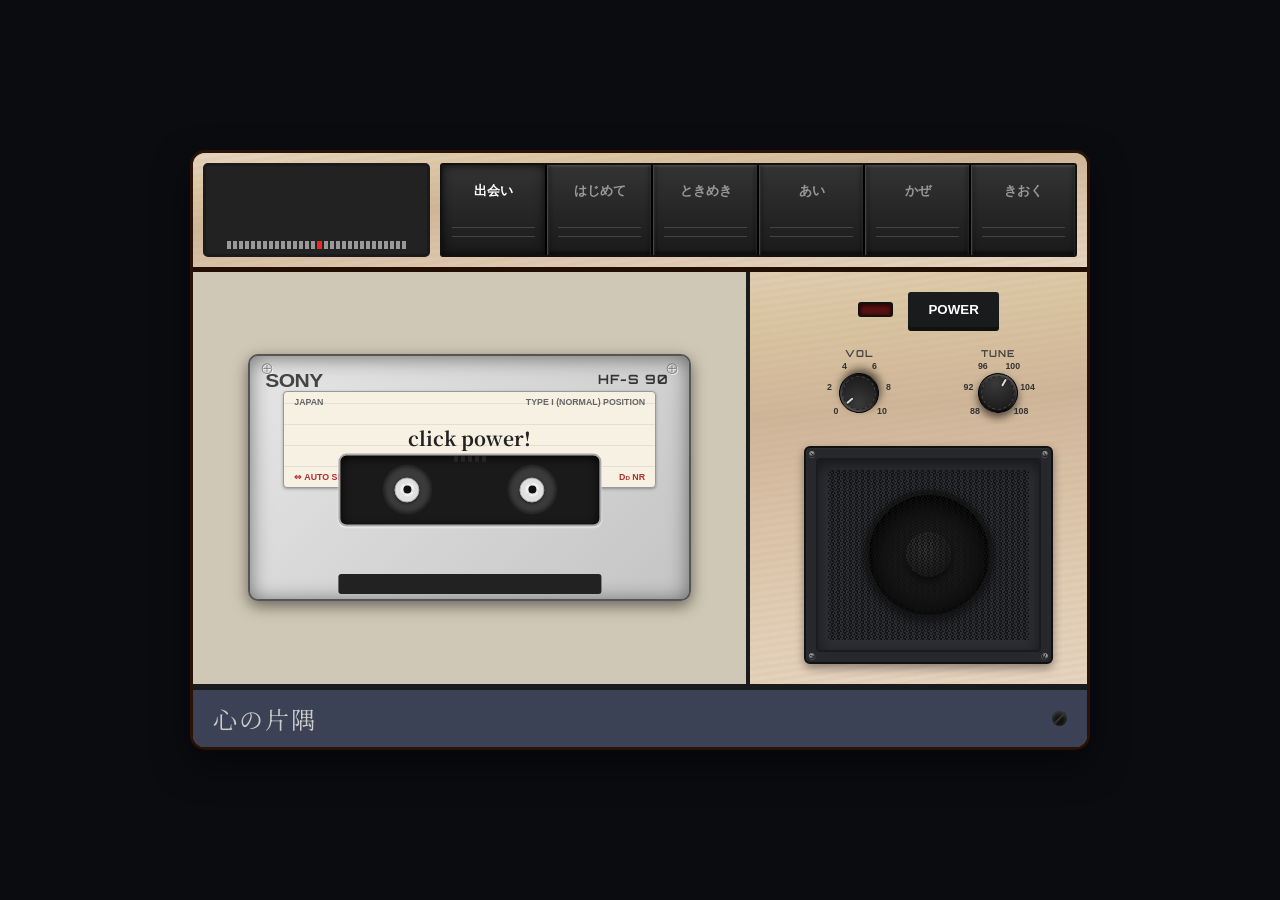
==== index.html @ 86d3d9f9 "Add files via upload" ====
<!DOCTYPE html>
<html lang="id">
<head>
    <meta charset="UTF-8">
    <meta name="viewport" content="width=device-width, initial-scale=1.0, maximum-scale=1.0, user-scalable=no">
    <title>Vintage Radio-Cassette Player</title>
    <link href="https://fonts.googleapis.com/css2?family=Caveat:wght@600&family=Orbitron:wght@500;700&family=Noto+Serif+JP:wght@400;700&family=Great+Vibes&family=Playfair+Display:ital,wght@0,500;0,700;1,500&display=swap" rel="stylesheet">
    <link rel="stylesheet" href="style.css">
    <link rel="stylesheet" href="flowers.css">
</head>
<body>
    <!-- Mobile Portrait Overlay -->
    <div id="portrait-overlay">
        <div class="overlay-content">
            <h1>📻</h1>
            <p>Mohon putar ponsel Anda ke posisi Landscape<br>untuk pengalaman radio terbaik.</p>
        </div>
    </div>

    <!-- Main Application Wrapper -->
    <div id="app-wrapper">
        <div id="radio-container">
            <!-- Top Button Bar -->
            <div class="top-panel">
                <div class="audio-visualizer-small">
                    <div class="bars" id="top-bars">
                        <!-- Bars will go here -->
                    </div>
                </div>
                <div class="button-group">
                    <button class="nav-btn active" data-view="1" title="Music Player"><div>出会い</div><div class="btn-lines"></div></button>
                    <button class="nav-btn" data-view="6" title="Relationship Countdown"><div>はじめて</div><div class="btn-lines"></div></button>
                    <button class="nav-btn" data-view="4" title="Romantic Poem"><div>ときめき</div><div class="btn-lines"></div></button>
                    <button class="nav-btn" data-view="5" title="Flower Animation"><div>あい</div><div class="btn-lines"></div></button>
                    <button class="nav-btn" data-view="3" title="Camera Slideshow"><div>かぜ</div><div class="btn-lines"></div></button>
                    <button class="nav-btn" data-view="2" title="Video Player"><div>きおく</div><div class="btn-lines"></div></button>
                </div>
            </div>

            <!-- Central Content Display -->
            <div class="main-display">
                <!-- VIEW 1: Music Player & Cassette -->
                <div class="view view-1 active" id="view-1">
                    <div class="cassette-deck">
                        <div class="cassette">
                            <div class="cassette-top-details">
                                <span class="brand-logo">SONY</span>
                                <span class="cassette-model">HF-S 90</span>
                            </div>
                            
                            <div class="cassette-label-area">
                                <div class="label-top-row">
                                    <span class="small-text">JAPAN</span>
                                    <span class="small-text">TYPE I (NORMAL) POSITION</span>
                                </div>
                                <span class="cassette-title" id="cassette-title">click power!</span>
                                <div class="label-bottom-row">
                                    <span class="auto-sensor-logo">⇔ AUTO SENSOR</span>
                                    <span class="dolby-logo">D<span style="font-size:0.7em">D</span> NR</span>
                                </div>
                            </div>
                            
                            <div class="cassette-window">
                                <div class="cassette-reels">
                                    <div class="reel-container">
                                        <div class="magnetic-tape left-tape"></div>
                                        <div class="reel reel-left">
                                            <div class="gear-teeth"></div>
                                        </div>
                                    </div>
                                    <div class="tape-path-view">
                                        <div class="scale-marks"><span>||</span><span>||</span><span>||</span><span>||</span><span>||</span></div>
                                    </div>
                                    <div class="reel-container">
                                        <div class="magnetic-tape right-tape"></div>
                                        <div class="reel reel-right">
                                            <div class="gear-teeth"></div>
                                        </div>
                                    </div>
                                </div>
                            </div>
                            
                            <div class="cassette-tape-path"></div>
                        </div>
                    </div>
                    <div class="radio-controls">
                        <div class="power-group">
                            <div class="power-indicator" id="power-indicator"></div>
                            <button class="power-btn" id="power-btn">POWER</button>
                        </div>
                        
                        <div class="knobs-group">
                            <div class="knob-wrapper">
                                <span class="knob-label">VOL</span>
                                <div class="knob-container">
                                    <div class="knob-numbers">
                                        <span class="n1">0</span>
                                        <span class="n2">2</span>
                                        <span class="n3">4</span>
                                        <span class="n4">6</span>
                                        <span class="n5">8</span>
                                        <span class="n6">10</span>
                                    </div>
                                    <div class="knob">
                                        <div class="knob-marker"></div>
                                    </div>
                                </div>
                            </div>
                            <div class="knob-wrapper">
                                <span class="knob-label">TUNE</span>
                                <div class="knob-container">
                                    <div class="knob-numbers">
                                        <span class="n1">88</span>
                                        <span class="n2">92</span>
                                        <span class="n3">96</span>
                                        <span class="n4">100</span>
                                        <span class="n5">104</span>
                                        <span class="n6">108</span>
                                    </div>
                                    <div class="knob tune">
                                        <div class="knob-marker"></div>
                                    </div>
                                </div>
                            </div>
                        </div>

                        <div class="speaker-frame">
                            <div class="grill-screw top-left"></div>
                            <div class="grill-screw top-right"></div>
                            <div class="grill-screw bottom-left"></div>
                            <div class="grill-screw bottom-right"></div>
                            <div class="speaker-grill">
                                <!-- CSS Grid for speaker dots -->
                                <div class="speaker-cone" id="speaker-cone">
                                    <div class="speaker-center"></div>
                                </div>
                            </div>
                        </div>
                    </div>
                </div>

                <!-- VIEW 2: Video Player -->
                <div class="view view-2" id="view-2">
                    <div class="vintage-camcorder">
                        <div class="camcorder-screen">
                            <div class="camcorder-overlays">
                                <span class="battery-icon">🔋</span>
                                <span class="rec-text"><span class="red-dot"></span> REC</span>
                                <span class="fps-text">FPS 25</span>
                            </div>
                            <video id="main-video" src="assets/videos/video_1.mp4" playsinline></video>
                            <div class="camcorder-bottom-overlay">
                                <div class="audio-wave"></div>
                                <div class="video-controls">
                                    <button class="v-btn" id="prev-video" disabled>|&lt;&lt;</button>
                                    <button class="v-btn play-pause-video" id="play-pause-video">▶ / ||</button>
                                    <button class="v-btn" id="next-video" disabled>&gt;&gt;|</button>
                                </div>
                                <span class="video-time" id="video-time">00:00:00:00</span>
                            </div>
                        </div>
                    </div>
                </div>

                <!-- VIEW 3: Camera Slideshow -->
                <div class="view view-3" id="view-3">
                     <div class="digital-camera">
                        <div class="camera-left-panel">
                            <div class="camera-screen">
                                <img id="slideshow-image" src="assets/images/foto_1.png" alt="Slideshow Image">
                                <div class="camera-ui-details">
                                    <span>[ ] AF</span>
                                </div>
                            </div>
                            <div class="sony-logo">SONY</div>
                        </div>
                        <div class="camera-right-panel">
                            <div class="cam-top-group">
                                <div class="cam-top-btn">
                                    <span class="small-label">ON/OFF</span>
                                    <div class="dummy-circle light"></div>
                                </div>
                                <div class="dial-control">
                                    <div class="dial-ridges"></div>
                                </div>
                            </div>
                            <div class="cam-mid-group">
                                <div class="cam-mid-btn">
                                    <div class="dummy-circle"></div>
                                    <span class="small-label">AF-ON</span>
                                </div>
                                <div class="cam-mid-btn">
                                    <div class="dummy-circle"></div>
                                    <span class="small-label">Fn</span>
                                </div>
                            </div>
                            <div class="camera-buttons">
                                <div class="d-pad-ring"></div>
                                <button class="cam-btn d-pad d-up"><span class="d-icon">DISP</span></button>
                                <button class="cam-btn d-pad d-down"><span class="d-icon">⎘</span></button>
                                <button class="cam-btn d-pad d-left" id="prev-photo" title="Previous"><span class="d-icon">◀</span></button>
                                <button class="cam-btn d-pad d-right" id="next-photo" title="Next"><span class="d-icon">▶</span></button>
                                <button class="cam-btn center-ok">●</button>
                            </div>
                            <div class="cam-bottom-group">
                                <div class="cam-bot-btn">
                                    <div class="dummy-circle menu"></div>
                                    <span class="small-label">MENU</span>
                                </div>
                                <div class="cam-bot-btn">
                                    <div class="dummy-circle trash"></div>
                                    <span class="small-label">🗑️</span>
                                </div>
                            </div>
                        </div>
                     </div>
                </div>

                <!-- VIEW 4: Storybook (formerly Romantic Poem) -->
                <div class="view view-4" id="view-4">
                    <div class="storybook-container">
                        <div class="storybook-pages">
                            <!-- Page 1 -->
                            <div class="story-page active" data-page="1">
                                <img src="assets/images/storybook_1.png" class="story-image" alt="Ilustrasi cerita Izzy dan Lana">
                                <p class="story-text">Ini Izzy. Izzy anak yang ceria. Izzy tinggal di pulau berbentuk huruf K yang besar.</p>
                            </div>
                            <!-- Page 2 -->
                            <div class="story-page" data-page="2">
                                <img src="assets/images/storybook_2.png" class="story-image" alt="Ilustrasi cerita Izzy dan Lana">
                                <p class="story-text">Ini Lana. Lana teman baik Izzy. Lana tinggal di pulau kuning yang bentuknya panjang membentang.</p>
                            </div>
                            <!-- Page 3 -->
                            <div class="story-page" data-page="3">
                                <img src="assets/images/storybook_3.png" class="story-image" alt="Ilustrasi cerita Izzy dan Lana">
                                <p class="story-text">Rumah Izzy dan Lana sangat jauh. Ada laut biru di antara mereka. Wush, ombak berbunyi!</p>
                            </div>
                            <!-- Page 4 -->
                            <div class="story-page" data-page="4">
                                <img src="assets/images/storybook_4.png" class="story-image" alt="Ilustrasi cerita Izzy dan Lana">
                                <p class="story-text">Tapi Izzy dan Lana punya kaca ajaib! Mereka bisa saling menyapa. "Halo Lana!", kata Izzy dari dalam kaca.</p>
                            </div>
                            <!-- Page 5 -->
                            <div class="story-page" data-page="5">
                                <img src="assets/images/storybook_5.png" class="story-image" alt="Ilustrasi cerita Izzy dan Lana">
                                <p class="story-text">Suatu hari, turun banyak salju dari langit. Dingin sekali, brrr!</p>
                            </div>
                            <!-- Page 6 -->
                            <div class="story-page" data-page="6">
                                <img src="assets/images/storybook_6.png" class="story-image" alt="Ilustrasi cerita Izzy dan Lana">
                                <p class="story-text">Izzy berjalan-jalan dan melihat gua salju ajaib. Wah, pintunya bersinar terang!</p>
                            </div>
                            <!-- Page 7 -->
                            <div class="story-page" data-page="7">
                                <img src="assets/images/storybook_7.png" class="story-image" alt="Ilustrasi cerita Izzy dan Lana">
                                <p class="story-text">Di pulaunya, Lana juga melihat pintu gua yang sama. Lana melangkah masuk ke dalam.</p>
                            </div>
                            <!-- Page 8 -->
                            <div class="story-page" data-page="8">
                                <img src="assets/images/storybook_8.png" class="story-image" alt="Ilustrasi cerita Izzy dan Lana">
                                <p class="story-text">Hore! Di dalam gua ajaib, Izzy dan Lana bisa saling memegang tangan. Mereka melompat girang.</p>
                            </div>
                            <!-- Page 9 -->
                            <div class="story-page" data-page="9">
                                <img src="assets/images/storybook_9.png" class="story-image" alt="Ilustrasi cerita Izzy dan Lana">
                                <p class="story-text">Di sana sangat dingin. Lana memeluk Izzy agar hangat. Lana sangat peduli pada Izzy.</p>
                            </div>
                            <!-- Page 10 -->
                            <div class="story-page" data-page="10">
                                <img src="assets/images/storybook_10.png" class="story-image" alt="Ilustrasi cerita Izzy dan Lana">
                                <p class="story-text">Izzy dan Lana tertawa bersama di gua salju. Mempunyai teman itu sangat menyenangkan!</p>
                            </div>
                        </div>
                        <button id="prev-story-btn">◀</button>
                        <button id="next-story-btn">▶</button>
                        <span id="story-page-indicator">1 / 10</span>
                    </div>
                </div>

                <!-- VIEW 5: Flower Animation -->
                <div class="view view-5" id="view-5">
                    <div class="view-5-flower-container">
    <div class="night"></div>
    <div class="flowers">
      <div class="flower flower--1">
        <div class="flower__leafs flower__leafs--1">
          <div class="flower__leaf flower__leaf--1"></div>
          <div class="flower__leaf flower__leaf--2"></div>
          <div class="flower__leaf flower__leaf--3"></div>
          <div class="flower__leaf flower__leaf--4"></div>
          <div class="flower__white-circle"></div>
  
          <div class="flower__light flower__light--1"></div>
          <div class="flower__light flower__light--2"></div>
          <div class="flower__light flower__light--3"></div>
          <div class="flower__light flower__light--4"></div>
          <div class="flower__light flower__light--5"></div>
          <div class="flower__light flower__light--6"></div>
          <div class="flower__light flower__light--7"></div>
          <div class="flower__light flower__light--8"></div>
  
        </div>
        <div class="flower__line">
          <div class="flower__line__leaf flower__line__leaf--1"></div>
          <div class="flower__line__leaf flower__line__leaf--2"></div>
          <div class="flower__line__leaf flower__line__leaf--3"></div>
          <div class="flower__line__leaf flower__line__leaf--4"></div>
          <div class="flower__line__leaf flower__line__leaf--5"></div>
          <div class="flower__line__leaf flower__line__leaf--6"></div>
        </div>
      </div>
  
      <div class="flower flower--2">
        <div class="flower__leafs flower__leafs--2">
          <div class="flower__leaf flower__leaf--1"></div>
          <div class="flower__leaf flower__leaf--2"></div>
          <div class="flower__leaf flower__leaf--3"></div>
          <div class="flower__leaf flower__leaf--4"></div>
          <div class="flower__white-circle"></div>
  
          <div class="flower__light flower__light--1"></div>
          <div class="flower__light flower__light--2"></div>
          <div class="flower__light flower__light--3"></div>
          <div class="flower__light flower__light--4"></div>
          <div class="flower__light flower__light--5"></div>
          <div class="flower__light flower__light--6"></div>
          <div class="flower__light flower__light--7"></div>
          <div class="flower__light flower__light--8"></div>
  
        </div>
        <div class="flower__line">
          <div class="flower__line__leaf flower__line__leaf--1"></div>
          <div class="flower__line__leaf flower__line__leaf--2"></div>
          <div class="flower__line__leaf flower__line__leaf--3"></div>
          <div class="flower__line__leaf flower__line__leaf--4"></div>
        </div>
      </div>
  
      <div class="flower flower--3">
        <div class="flower__leafs flower__leafs--3">
          <div class="flower__leaf flower__leaf--1"></div>
          <div class="flower__leaf flower__leaf--2"></div>
          <div class="flower__leaf flower__leaf--3"></div>
          <div class="flower__leaf flower__leaf--4"></div>
          <div class="flower__white-circle"></div>
  
          <div class="flower__light flower__light--1"></div>
          <div class="flower__light flower__light--2"></div>
          <div class="flower__light flower__light--3"></div>
          <div class="flower__light flower__light--4"></div>
          <div class="flower__light flower__light--5"></div>
          <div class="flower__light flower__light--6"></div>
          <div class="flower__light flower__light--7"></div>
          <div class="flower__light flower__light--8"></div>
  
        </div>
        <div class="flower__line">
          <div class="flower__line__leaf flower__line__leaf--1"></div>
          <div class="flower__line__leaf flower__line__leaf--2"></div>
          <div class="flower__line__leaf flower__line__leaf--3"></div>
          <div class="flower__line__leaf flower__line__leaf--4"></div>
        </div>
      </div>
  
      <div class="grow-ans" style="--d:1.2s">
        <div class="flower__g-long">
          <div class="flower__g-long__top"></div>
          <div class="flower__g-long__bottom"></div>
        </div>
      </div>
  
      <div class="growing-grass">
        <div class="flower__grass flower__grass--1">
          <div class="flower__grass--top"></div>
          <div class="flower__grass--bottom"></div>
          <div class="flower__grass__leaf flower__grass__leaf--1"></div>
          <div class="flower__grass__leaf flower__grass__leaf--2"></div>
          <div class="flower__grass__leaf flower__grass__leaf--3"></div>
          <div class="flower__grass__leaf flower__grass__leaf--4"></div>
          <div class="flower__grass__leaf flower__grass__leaf--5"></div>
          <div class="flower__grass__leaf flower__grass__leaf--6"></div>
          <div class="flower__grass__leaf flower__grass__leaf--7"></div>
          <div class="flower__grass__leaf flower__grass__leaf--8"></div>
          <div class="flower__grass__overlay"></div>
        </div>
      </div>
  
      <div class="growing-grass">
        <div class="flower__grass flower__grass--2">
          <div class="flower__grass--top"></div>
          <div class="flower__grass--bottom"></div>
          <div class="flower__grass__leaf flower__grass__leaf--1"></div>
          <div class="flower__grass__leaf flower__grass__leaf--2"></div>
          <div class="flower__grass__leaf flower__grass__leaf--3"></div>
          <div class="flower__grass__leaf flower__grass__leaf--4"></div>
          <div class="flower__grass__leaf flower__grass__leaf--5"></div>
          <div class="flower__grass__leaf flower__grass__leaf--6"></div>
          <div class="flower__grass__leaf flower__grass__leaf--7"></div>
          <div class="flower__grass__leaf flower__grass__leaf--8"></div>
          <div class="flower__grass__overlay"></div>
        </div>
      </div>
  
      <div class="grow-ans" style="--d:2.4s">
        <div class="flower__g-right flower__g-right--1">
          <div class="leaf"></div>
        </div>
      </div>
  
      <div class="grow-ans" style="--d:2.8s">
        <div class="flower__g-right flower__g-right--2">
          <div class="leaf"></div>
        </div>
      </div>
  
      <div class="grow-ans" style="--d:2.8s">
        <div class="flower__g-front">
          <div class="flower__g-front__leaf-wrapper flower__g-front__leaf-wrapper--1">
            <div class="flower__g-front__leaf"></div>
          </div>
          <div class="flower__g-front__leaf-wrapper flower__g-front__leaf-wrapper--2">
            <div class="flower__g-front__leaf"></div>
          </div>
          <div class="flower__g-front__leaf-wrapper flower__g-front__leaf-wrapper--3">
            <div class="flower__g-front__leaf"></div>
          </div>
          <div class="flower__g-front__leaf-wrapper flower__g-front__leaf-wrapper--4">
            <div class="flower__g-front__leaf"></div>
          </div>
          <div class="flower__g-front__leaf-wrapper flower__g-front__leaf-wrapper--5">
            <div class="flower__g-front__leaf"></div>
          </div>
          <div class="flower__g-front__leaf-wrapper flower__g-front__leaf-wrapper--6">
            <div class="flower__g-front__leaf"></div>
          </div>
          <div class="flower__g-front__leaf-wrapper flower__g-front__leaf-wrapper--7">
            <div class="flower__g-front__leaf"></div>
          </div>
          <div class="flower__g-front__leaf-wrapper flower__g-front__leaf-wrapper--8">
            <div class="flower__g-front__leaf"></div>
          </div>
          <div class="flower__g-front__line"></div>
        </div>
      </div>
  
      <div class="grow-ans" style="--d:3.2s">
        <div class="flower__g-fr">
          <div class="leaf"></div>
          <div class="flower__g-fr__leaf flower__g-fr__leaf--1"></div>
          <div class="flower__g-fr__leaf flower__g-fr__leaf--2"></div>
          <div class="flower__g-fr__leaf flower__g-fr__leaf--3"></div>
          <div class="flower__g-fr__leaf flower__g-fr__leaf--4"></div>
          <div class="flower__g-fr__leaf flower__g-fr__leaf--5"></div>
          <div class="flower__g-fr__leaf flower__g-fr__leaf--6"></div>
          <div class="flower__g-fr__leaf flower__g-fr__leaf--7"></div>
          <div class="flower__g-fr__leaf flower__g-fr__leaf--8"></div>
        </div>
      </div>
  
      <div class="long-g long-g--0">
        <div class="grow-ans" style="--d:3s">
          <div class="leaf leaf--0"></div>
        </div>
        <div class="grow-ans" style="--d:2.2s">
          <div class="leaf leaf--1"></div>
        </div>
        <div class="grow-ans" style="--d:3.4s">
          <div class="leaf leaf--2"></div>
        </div>
        <div class="grow-ans" style="--d:3.6s">
          <div class="leaf leaf--3"></div>
        </div>
      </div>
  
      <div class="long-g long-g--1">
        <div class="grow-ans" style="--d:3.6s">
          <div class="leaf leaf--0"></div>
        </div>
        <div class="grow-ans" style="--d:3.8s">
          <div class="leaf leaf--1"></div>
        </div>
        <div class="grow-ans" style="--d:4s">
          <div class="leaf leaf--2"></div>
        </div>
        <div class="grow-ans" style="--d:4.2s">
          <div class="leaf leaf--3"></div>
        </div>
      </div>
  
      <div class="long-g long-g--2">
        <div class="grow-ans" style="--d:4s">
          <div class="leaf leaf--0"></div>
        </div>
        <div class="grow-ans" style="--d:4.2s">
          <div class="leaf leaf--1"></div>
        </div>
        <div class="grow-ans" style="--d:4.4s">
          <div class="leaf leaf--2"></div>
        </div>
        <div class="grow-ans" style="--d:4.6s">
          <div class="leaf leaf--3"></div>
        </div>
      </div>
  
      <div class="long-g long-g--3">
        <div class="grow-ans" style="--d:4s">
          <div class="leaf leaf--0"></div>
        </div>
        <div class="grow-ans" style="--d:4.2s">
          <div class="leaf leaf--1"></div>
        </div>
        <div class="grow-ans" style="--d:3s">
          <div class="leaf leaf--2"></div>
        </div>
        <div class="grow-ans" style="--d:3.6s">
          <div class="leaf leaf--3"></div>
        </div>
      </div>
  
      <div class="long-g long-g--4">
        <div class="grow-ans" style="--d:4s">
          <div class="leaf leaf--0"></div>
        </div>
        <div class="grow-ans" style="--d:4.2s">
          <div class="leaf leaf--1"></div>
        </div>
        <div class="grow-ans" style="--d:3s">
          <div class="leaf leaf--2"></div>
        </div>
        <div class="grow-ans" style="--d:3.6s">
          <div class="leaf leaf--3"></div>
        </div>
      </div>
  
      <div class="long-g long-g--5">
        <div class="grow-ans" style="--d:4s">
          <div class="leaf leaf--0"></div>
        </div>
        <div class="grow-ans" style="--d:4.2s">
          <div class="leaf leaf--1"></div>
        </div>
        <div class="grow-ans" style="--d:3s">
          <div class="leaf leaf--2"></div>
        </div>
        <div class="grow-ans" style="--d:3.6s">
          <div class="leaf leaf--3"></div>
        </div>
      </div>
  
      <div class="long-g long-g--6">
        <div class="grow-ans" style="--d:4.2s">
          <div class="leaf leaf--0"></div>
        </div>
        <div class="grow-ans" style="--d:4.4s">
          <div class="leaf leaf--1"></div>
        </div>
        <div class="grow-ans" style="--d:4.6s">
          <div class="leaf leaf--2"></div>
        </div>
        <div class="grow-ans" style="--d:4.8s">
          <div class="leaf leaf--3"></div>
        </div>
      </div>
  
      <div class="long-g long-g--7">
        <div class="grow-ans" style="--d:3s">
          <div class="leaf leaf--0"></div>
        </div>
        <div class="grow-ans" style="--d:3.2s">
          <div class="leaf leaf--1"></div>
        </div>
        <div class="grow-ans" style="--d:3.5s">
          <div class="leaf leaf--2"></div>
        </div>
        <div class="grow-ans" style="--d:3.6s">
          <div class="leaf leaf--3"></div>
        </div>
      </div>
    </div>
    

                    </div>
                </div>

                <!-- VIEW 6: Relationship Countdown -->
                <div class="view view-6" id="view-6">
                     <div class="countdown-panel">
                        <h2><span id="total-days">0</span> Days</h2>
                        <div class="countdown-grid">
                            <div class="time-box"><span id="cd-years">0</span><label>Years</label></div>
                            <div class="time-box"><span id="cd-months">0</span><label>Months</label></div>
                            <div class="time-box"><span id="cd-days">0</span><label>Days</label></div>
                            <div class="time-box"><span id="cd-hours">0</span><label>Hours</label></div>
                            <div class="time-box"><span id="cd-minutes">0</span><label>Minutes</label></div>
                            <div class="time-box"><span id="cd-seconds">0</span><label>Seconds</label></div>
                        </div>
                        <p class="since-text">Perjalanan Kami Sejak...<br>19 September 2025</p>
                     </div>
                </div>

            </div>

            <!-- Bottom Title -->
            <div class="bottom-panel">
                <span class="japanese-title">心の片隅</span>
                <div class="screw"></div>
            </div>
        </div>
    </div>

    <!-- Hidden Audio Elements -->
    <audio id="sfx-click" src="assets/music/button_click.mp3"></audio>
    <audio id="sfx-radio-on" src="assets/music/radio_on.mp3"></audio>
    <audio id="bg-music" playsinline></audio>

    <script src="script.js"></script>
</body>
</html>
---- style.css ----
/* ==== GLOBAL VARIABLES & RESETS ==== */
:root {
    --bg-color: #0b0c10;
    --radio-body: #ebd9c5; /* Cream plastic */
    --radio-wood-bg: #ebd9c5; /* Light cream wood base */
    --radio-wood-tex: 
        repeating-linear-gradient(172deg, rgba(180, 150, 120, 0.15) 0px, rgba(180, 150, 120, 0.15) 3px, rgba(150, 120, 90, 0.05) 4px, rgba(150, 120, 90, 0.05) 7px),
        repeating-linear-gradient(-5deg, #ebd9c5 0%, #e5d1ba 20%, #ddc6ab 40%, #d2b99c 60%, #decaa6 80%, #ebd9c5 100%);
    --radio-dark: #191b1c; /* Black plastic */
    --radio-screen: #d0c8b6; /* Screen background */
    --red-accent: #e62c1d;
    --text-color: #111;
}

* {
    box-sizing: border-box;
    margin: 0;
    padding: 0;
    user-select: none;
}

body {
    background-color: var(--bg-color);
    font-family: 'Noto Serif JP', serif;
    display: flex;
    justify-content: center;
    align-items: center;
    height: 100vh;
    overflow: hidden;
}

/* ==== MOBILE PORTRAIT OVERLAY ==== */
#portrait-overlay {
    display: none;
    position: fixed;
    top: 0;
    left: 0;
    width: 100vw;
    height: 100vh;
    background: #111;
    color: #fff;
    z-index: 9999;
    flex-direction: column;
    justify-content: center;
    align-items: center;
    text-align: center;
    padding: 20px;
}
#portrait-overlay h1 { font-size: 5rem; margin-bottom: 20px; }
#portrait-overlay p { font-size: 1.2rem; font-family: 'Orbitron', sans-serif; line-height: 1.5; color: var(--radio-body);}

@media (max-width: 900px) and (orientation: portrait) {
    #portrait-overlay { display: flex; }
    #app-wrapper { display: none; }
}

/* ==== APP WRAPPER & RADIO CONTAINER ==== */
#app-wrapper {
    width: 95vw;
    max-width: 1200px;
    height: 90vh;
    display: flex;
    justify-content: center;
    align-items: center;
}

#radio-container {
    width: 100%;
    max-width: 900px;
    height: 100%;
    max-height: 600px;
    background: var(--radio-wood-tex);
    background-color: var(--radio-wood-bg);
    border-radius: 15px;
    box-shadow: 0 15px 35px rgba(0,0,0,0.5), inset 0 0 40px rgba(0,0,0,0.8), inset 0 0 10px rgba(0,0,0,0.5);
    display: flex;
    flex-direction: column;
    position: relative;
    border: 3px solid #291206;
    overflow: hidden;
}

/* ==== TOP PANEL (Buttons & Audio Visualizer) ==== */
.top-panel {
    display: flex;
    height: 20%;
    background: var(--radio-wood-tex);
    border-bottom: 5px solid #220e03;
    padding: 10px;
    gap: 10px;
    box-shadow: 0 5px 15px rgba(0,0,0,0.3);
    flex-shrink: 0;
}

.audio-visualizer-small {
    flex: 1;
    background-color: #222;
    border: 3px solid var(--radio-dark);
    border-radius: 5px;
    padding: 5px;
    display: flex;
    align-items: flex-end;
    overflow: hidden;
    position: relative;
}

.bars {
    display: flex;
    gap: 2px;
    width: 100%;
    height: 100%;
    align-items: flex-end;
    justify-content: center;
}

.bar {
    width: 4px;
    background-color: #999;
    height: 10%;
    transition: height 0.1s ease;
}
.bar.red { background-color: var(--red-accent); width: 5px;}

.button-group {
    flex: 3;
    display: flex;
    gap: 0;
    border-radius: 3px;
    overflow: hidden;
    border: 2px solid #111;
}

.nav-btn {
    flex: 1;
    background: linear-gradient(180deg, #333 0%, #1a1a1a 100%);
    color: #999;
    border: none;
    border-right: 2px solid #000;
    border-left: 1px solid #444;
    border-radius: 0;
    cursor: pointer;
    font-size: 0.8rem;
    font-weight: 700;
    transition: all 0.2s;
    display: flex;
    flex-direction: column;
    align-items: center;
    justify-content: space-around;
    padding: 5px 0;
    box-shadow: inset 0 1px 3px rgba(255,255,255,0.2), inset 0 -2px 5px rgba(0,0,0,0.9);
}
.nav-btn:first-child {
    border-left: none;
}
.nav-btn:last-child {
    border-right: none;
}

.nav-btn.active {
    color: #fff;
    background-color: #2a2a2a;
    box-shadow: inset 0 0 10px rgba(0,0,0,0.8);
}

.btn-lines {
    width: 80%;
    height: 10px;
    border-top: 1px solid #444;
    border-bottom: 1px solid #444;
}

/* ==== MAIN DISPLAY ==== */
.main-display {
    flex: 1;
    background-color: var(--radio-screen);
    position: relative;
    border-bottom: 4px solid var(--radio-dark);
    display: flex;
    overflow: hidden;
}

.view {
    display: none;
    width: 100%;
    height: 100%;
    padding: 20px;
    animation: fadeIn 0.4s ease;
}
.view.active { display: flex; }

@keyframes fadeIn {
    from { opacity: 0; }
    to { opacity: 1; }
}

/* ==== VIEW 1: CASSETTE & RADIO ==== */
.view-1 {
    display: none; /* overrides global but controlled by js/active */
}
.view-1.active {
    display: flex;
    justify-content: space-between;
    align-items: center;
    gap: 20px;
    background: var(--radio-wood-tex);
    padding: 0;
}

.cassette-deck {
    flex: 2;
    height: 100%;
    background-color: var(--radio-screen);
    border-right: 4px solid var(--radio-dark);
    display: flex;
    align-items: center;
    justify-content: center;
}

.cassette {
    width: 80%;
    height: 60%;
    background: linear-gradient(135deg, #e6e6e6 0%, #c4c4c4 100%);
    border: 2px solid #555;
    border-radius: 10px;
    position: relative;
    box-shadow: inset 0 2px 20px rgba(0,0,0,0.5), 0 5px 15px rgba(0,0,0,0.5);
    overflow: hidden;
}
.cassette::before, .cassette::after {
    content: '⊕';
    position: absolute;
    color: #666;
    font-size: 14px;
    top: 5px;
    line-height: 1;
    text-shadow: 1px 1px 0px #fff;
}
.cassette::before { left: 10px; }
.cassette::after { right: 10px; }

.cassette-top-details {
    position: absolute;
    top: 15px;
    left: 20px;
    right: 20px;
    display: flex;
    justify-content: space-between;
    font-size: 0.8rem;
    color: #333;
}
.brand-logo {
    font-family: Arial, Helvetica, sans-serif;
    font-weight: 900;
    font-size: 1.1rem;
    letter-spacing: -0.5px;
    transform: scaleX(1.2);
    display: inline-block;
    color: #444;
}
.cassette-model {
    font-family: 'Orbitron', monospace;
    font-weight: bold;
    letter-spacing: 1px;
}

.cassette-label-area {
    width: 85%;
    height: 40%;
    background-color: #f7f1e3;
    margin: 35px auto 5px; /* pushed down to make room for top details */
    border-radius: 4px;
    border: 1px solid #999;
    padding: 5px 10px;
    display: flex;
    flex-direction: column;
    justify-content: space-between;
    font-family: 'Noto Serif JP', serif;
    color: #222;
    background-image: repeating-linear-gradient(0deg, transparent, transparent 20px, rgba(0,0,0,0.05) 20px, rgba(0,0,0,0.1) 21px);
    box-shadow: 0 1px 3px rgba(0,0,0,0.3);
}

.label-top-row, .label-bottom-row {
    display: flex;
    justify-content: space-between;
    font-family: Arial, sans-serif;
    font-size: 0.55rem;
    font-weight: bold;
    color: #666;
}

.label-bottom-row {
    color: #b32d2d;
}

.cassette-title {
    text-align: center;
    font-size: 1.2rem;
    font-weight: bold;
    margin-top: -5px;
}

.cassette-window {
    position: absolute;
    top: 55%;
    left: 50%;
    transform: translate(-50%, -50%);
    width: 60%;
    height: 30%;
    background-color: #1a1a1a;
    border-radius: 8px;
    border: 2px solid #aaa;
    box-shadow: inset 0 2px 10px rgba(0,0,0,0.9), 0 1px 2px rgba(255,255,255,0.8);
    display: flex;
    justify-content: center;
    align-items: center;
    overflow: hidden;
    z-index: 5;
}

.cassette-reels {
    display: flex;
    justify-content: center;
    align-items: center;
    gap: 65px;
    width: 100%;
    height: 100%;
    position: relative;
}

.reel-container {
    position: relative;
    width: 60px;
    height: 60px;
    display: flex;
    justify-content: center;
    align-items: center;
}

.tape-path-view {
    position: absolute;
    top: 40%;
    left: 50%;
    transform: translate(-50%, -50%);
    width: 40px;
    height: 100%;
    display: flex;
    justify-content: center;
    z-index: 0;
}

.scale-marks {
    display: flex;
    gap: 3px;
    color: #888;
    font-size: 0.4rem;
    align-items: flex-start;
    padding-top: 5px;
}

.magnetic-tape {
    position: absolute;
    border-radius: 50%;
    background-color: #3b3b3b;
    border: 1px solid #222;
    box-shadow: inset 0 0 5px rgba(0,0,0,0.8);
}
.left-tape { width: 50px; height: 50px; } /* Sama besar */
.right-tape { width: 50px; height: 50px; } /* Sama besar */

.reel {
    width: 25px;
    height: 25px;
    background-color: #e0e0e0;
    border-radius: 50%;
    border: 1px solid #aaa;
    position: relative;
    z-index: 2;
    box-shadow: 0 1px 3px rgba(0,0,0,0.5);
}

.gear-teeth {
    position: absolute;
    top: 50%; left: 50%;
    transform: translate(-50%, -50%);
    width: 14px; height: 14px;
    background-color: transparent;
    border-radius: 50%;
    border: 4px dashed #f0f0f0;
}

.reel::after {
    content: '';
    position: absolute;
    top: 50%; left: 50%;
    transform: translate(-50%, -50%);
    width: 8px; height: 8px;
    background-color: #111;
    border-radius: 50%;
}

.spin .reel {
    animation: spinReel 2s linear infinite;
}

@keyframes spinReel {
    100% { transform: rotate(360deg); }
}

.cassette-tape-path {
    width: 60%;
    height: 20px;
    background-color: #222;
    position: absolute;
    bottom: 5px;
    left: 50%;
    transform: translateX(-50%);
    border-radius: 3px;
}

.radio-controls {
    flex: 1;
    height: 100%;
    display: flex;
    flex-direction: column;
    align-items: center;
    padding: 20px;
    gap: 15px;
}

.power-group {
    display: flex;
    align-items: center;
    gap: 15px;
    width: 100%;
    justify-content: center;
}

.knobs-group {
    display: flex;
    justify-content: space-around;
    width: 100%;
    padding: 5px 0;
}

.knob-wrapper {
    display: flex;
    flex-direction: column;
    align-items: center;
    gap: 2px;
}

.knob-label {
    font-family: 'Orbitron', monospace;
    font-size: 0.6rem;
    color: #444;
    font-weight: bold;
    letter-spacing: 1px;
}

.knob-container {
    position: relative;
    width: 65px;
    height: 65px;
    display: flex;
    justify-content: center;
    align-items: center;
}

.knob {
    width: 40px;
    height: 40px;
    border-radius: 50%;
    background: radial-gradient(circle at 30% 30%, #3a3a3a, #111);
    box-shadow: 2px 4px 8px rgba(0,0,0,0.6), inset 0 2px 2px rgba(255,255,255,0.2), inset 0 -2px 2px rgba(0,0,0,0.5);
    position: relative;
    transform: rotate(-130deg); /* Starts at 0 */
    border: 1px solid #000;
}

.knob.tune {
    transform: rotate(30deg); /* Random starting point for tune */
}

/* Ridges */
.knob::before {
    content: '';
    position: absolute;
    top: 2px; bottom: 2px; left: 2px; right: 2px;
    border-radius: 50%;
    background: repeating-conic-gradient(from 0deg, #444 0deg 10deg, #222 10deg 20deg);
    -webkit-mask-image: radial-gradient(transparent 65%, black 66%);
    mask-image: radial-gradient(transparent 65%, black 66%);
    opacity: 0.8;
}

.knob-marker {
    position: absolute;
    top: 3px;
    left: 50%;
    transform: translateX(-50%);
    width: 2px;
    height: 8px;
    background-color: #ddd;
    border-radius: 2px;
    box-shadow: 0 0 2px rgba(0,0,0,0.8);
}

.knob-numbers {
    position: absolute;
    width: 100%;
    height: 100%;
    top: 0; left: 0;
    pointer-events: none;
}

.knob-numbers span {
    position: absolute;
    font-family: Arial, sans-serif;
    font-size: 0.55rem;
    color: #333;
    font-weight: 800;
    width: 20px;
    text-align: center;
    left: 50%;
    top: 50%;
    margin-left: -10px;
    margin-top: -6px; /* adjust for centering */
}

/* Scale radius = 28px */
.knob-numbers span.n1 { transform: rotate(-130deg) translateY(-30px) rotate(130deg); }
.knob-numbers span.n2 { transform: rotate(-80deg) translateY(-30px) rotate(80deg); }
.knob-numbers span.n3 { transform: rotate(-30deg) translateY(-30px) rotate(30deg); }
.knob-numbers span.n4 { transform: rotate(30deg) translateY(-30px) rotate(-30deg); }
.knob-numbers span.n5 { transform: rotate(80deg) translateY(-30px) rotate(-80deg); }
.knob-numbers span.n6 { transform: rotate(130deg) translateY(-30px) rotate(-130deg); }

.power-indicator {
    width: 35px;
    height: 15px;
    background-color: #5a1010;
    border-radius: 3px;
    border: 2px solid #111;
    box-shadow: inset 0 1px 5px rgba(0,0,0,0.8);
    transition: background-color 0.3s, box-shadow 0.3s;
}

.power-indicator.on {
    background-color: var(--red-accent);
    box-shadow: 0 0 10px var(--red-accent), inset 0 1px 3px rgba(255,255,255,0.5);
}

.power-btn {
    padding: 10px 20px;
    background-color: var(--radio-dark);
    color: #fff;
    border: none;
    font-weight: bold;
    cursor: pointer;
    border-radius: 3px;
    box-shadow: 0 4px 0 #111;
}
.power-btn:active {
    transform: translateY(4px);
    box-shadow: 0 0 0 #111;
}

.speaker-frame {
    width: 90%;
    flex: 1;
    background-color: #26282c; /* Bingkai/border tipis gelap */
    border: 2px solid #111;
    border-radius: 6px;
    padding: 10px; /* Ruang untuk baut di sudut */
    position: relative;
    box-shadow: 0 4px 10px rgba(0,0,0,0.4), inset 0 1px 2px rgba(255,255,255,0.05);
    display: flex;
}

.speaker-grill {
    width: 100%;
    flex: 1;
    background-color: #2c2e33;
    border: 2px solid #1a1b1e;
    border-radius: 4px;
    display: grid;
    grid-template-columns: repeat(8, 1fr);
    grid-template-rows: repeat(12, 1fr);
    gap: 3px;
    padding: 10px;
    position: relative;
    overflow: hidden;
    box-shadow: inset 0 5px 15px rgba(0,0,0,0.5);
}

.grill-screw {
    position: absolute;
    width: 6px;
    height: 6px;
    background: radial-gradient(circle at 30% 30%, #bfbfbf, #777 60%, #333 100%);
    border-radius: 50%;
    box-shadow: inset 0 -1px 2px rgba(0,0,0,0.9), 0 1px 1px rgba(255,255,255,0.2);
    z-index: 10;
}
.grill-screw::after {
    content: '';
    position: absolute;
    top: 50%;
    left: 50%;
    width: 70%;
    height: 1px;
    background-color: #222;
    transform: translate(-50%, -50%) rotate(45deg);
}

.grill-screw.top-left { top: 3px; left: 3px; }
.grill-screw.top-right { top: 3px; right: 3px; transform: rotate(15deg); }
.grill-screw.bottom-left { bottom: 3px; left: 3px; transform: rotate(-25deg); }
.grill-screw.bottom-right { bottom: 3px; right: 3px; transform: rotate(65deg); }
.speaker-grill::before {
    content: '';
    grid-column: 1 / -1;
    grid-row: 1 / -1;
    background-color: transparent;
    background-image: 
        linear-gradient(45deg, #111 25%, transparent 25%, transparent 75%, #111 75%, #111),
        linear-gradient(-45deg, #111 25%, transparent 25%, transparent 75%, #111 75%, #111);
    background-size: 6px 6px;
    background-position: 0 0, 3px 3px;
    opacity: 0.85;
    z-index: 5;
    pointer-events: none;
}

.speaker-cone {
    position: absolute;
    top: 50%;
    left: 50%;
    transform: translate(-50%, -50%);
    width: 130px;
    height: 130px;
    border-radius: 50%;
    background: radial-gradient(circle at center, #252525 0%, #111 60%, #000 100%);
    box-shadow: inset 0 10px 20px rgba(0,0,0,0.9), 0 2px 10px rgba(0,0,0,0.6);
    border: 3px solid #1a1a1a;
    display: flex;
    justify-content: center;
    align-items: center;
    z-index: 1;
    transition: transform 0.05s ease-out;
}

.speaker-cone::after {
    content: '';
    position: absolute;
    width: 100%;
    height: 100%;
    border-radius: 50%;
    border: 2px solid #181818;
    box-shadow: inset 0 0 10px #000;
}

.speaker-center { /* Inner dome (dust cap) */
    width: 45px;
    height: 45px;
    border-radius: 50%;
    background: radial-gradient(circle at 40% 40%, #333 0%, #1a1a1a 70%, #050505 100%);
    box-shadow: 0 4px 8px rgba(0,0,0,0.9), inset 0 2px 4px rgba(255,255,255,0.05);
    z-index: 2;
}

/* ==== VIEW 2: VIDEO PLAYER ==== */
.vintage-camcorder {
    width: 100%;
    height: 100%;
    background-color: #000;
    display: flex;
    justify-content: center;
    align-items: center;
    position: relative;
    border: 20px solid #111;
    border-radius: 5px;
}

.camcorder-screen {
    width: 100%;
    height: 100%;
    position: relative;
    overflow: hidden;
}

.camcorder-screen video {
    width: 100%;
    height: 100%;
    object-fit: cover;
    filter: sepia(0.2) contrast(1.1) brightness(0.9);
}

.camcorder-overlays {
    position: absolute;
    top: 10px;
    left: 10px;
    right: 10px;
    display: flex;
    justify-content: space-between;
    color: #fff;
    font-family: 'Orbitron', monospace;
    font-size: 0.9rem;
    z-index: 10;
    text-shadow: 1px 1px 2px #000;
}

.battery-icon { font-size: 1.2rem; }
.rec-text { color: #fff; display: flex; align-items: center; gap: 5px;}
.red-dot { width: 10px; height: 10px; background-color: red; border-radius: 50%; display: inline-block; animation: blink 1s infinite;}
@keyframes blink { 0%, 100% {opacity: 1;} 50% {opacity: 0;} }

.camcorder-bottom-overlay {
    position: absolute;
    bottom: 0;
    left: 0;
    width: 100%;
    background: rgba(0,0,0,0.6);
    padding: 10px;
    display: flex;
    justify-content: space-between;
    align-items: center;
    color: #fff;
    font-family: 'Orbitron', monospace;
    z-index: 10;
}

.video-controls { display: flex; gap: 10px;}
.v-btn {
    background: transparent;
    color: #fff;
    border: 1px solid #fff;
    padding: 5px 10px;
    cursor: pointer;
    font-family: 'Orbitron', monospace;
}
.v-btn:hover { background: rgba(255,255,255,0.2); }

/* ==== VIEW 3: CAMERA SLIDESHOW ==== */
.view-3.active {
    display: flex;
    justify-content: center;
    align-items: center;
    background-color: var(--radio-screen);
}

.digital-camera {
    width: 85%;
    height: 85%;
    background: linear-gradient(135deg, #f0f0f0, #c0c0c0);
    border-radius: 8px;
    border: 2px solid #888;
    box-shadow: 0 10px 20px rgba(0,0,0,0.5), inset 0 2px 5px rgba(255,255,255,0.9);
    display: flex;
    padding: 15px;
    gap: 20px;
}

.camera-left-panel {
    flex: 3;
    display: flex;
    flex-direction: column;
    justify-content: center;
    align-items: center;
}

.camera-screen {
    width: 100%;
    height: 85%;
    background-color: #111;
    border: 5px solid #222;
    border-radius: 5px;
    position: relative;
    overflow: hidden;
    display: flex;
    justify-content: center;
    align-items: center;
    box-shadow: inset 0 0 10px rgba(0,0,0,0.8);
}
.camera-screen img {
    width: 100%;
    height: 100%;
    object-fit: cover;
}
.camera-ui-details {
    position: absolute;
    top: 10px; right: 10px;
    color: #0f0;
    font-family: 'Orbitron', monospace;
    text-shadow: 1px 1px 2px #000;
}

.sony-logo {
    margin-top: 10px;
    font-family: Arial, Helvetica, sans-serif;
    font-weight: 900;
    font-size: 1.2rem;
    letter-spacing: 2px;
    color: #555;
    text-shadow: 1px 1px 0px #fff;
    transform: scaleX(1.1);
}

.camera-right-panel {
    flex: 1;
    display: flex;
    flex-direction: column;
    justify-content: space-around; /* Packs them closer if they are bigger */
    align-items: center;
    padding: 5px 10px;
    gap: 8px; /* Tighter gap */
}

.cam-top-group, .cam-mid-group, .cam-bottom-group {
    display: flex;
    width: 100%;
    justify-content: space-between; /* Spread evenly across the narrow panel */
    align-items: center;
    padding: 0 5px;
}

.cam-top-btn, .cam-bot-btn, .cam-mid-btn {
    display: flex;
    flex-direction: column;
    align-items: center;
    gap: 2px;
}

.small-label {
    font-family: Arial, sans-serif;
    font-size: 0.6rem;
    font-weight: bold;
    color: #666;
    margin-bottom: 2px;
}

.dummy-circle {
    width: 18px;
    height: 18px;
    background-color: #333;
    border-radius: 50%;
    border: 1px solid #111;
    box-shadow: inset 0 2px 3px rgba(255,255,255,0.2), 0 1px 2px rgba(0,0,0,0.5);
}

.dummy-circle.light {
    width: 14px; height: 14px; background-color: #eee;
}

.dummy-circle.menu {
    border-radius: 3px; width: 30px; height: 10px;
}

.dial-control {
    width: 38px;
    height: 38px;
    background: repeating-linear-gradient(90deg, #555, #555 2px, #333 3px, #333 4px);
    border-radius: 50%;
    border: 2px solid #222;
    box-shadow: 2px 2px 5px rgba(0,0,0,0.5);
    position: relative;
}

.camera-buttons {
    width: 120px;
    height: 120px;
    position: relative;
    display: flex;
    justify-content: center;
    align-items: center;
}

.d-pad-ring {
    position: absolute;
    width: 100%;
    height: 100%;
    border-radius: 50%;
    border: 1px solid #999;
    background: linear-gradient(135deg, #e0e0e0, #c0c0c0);
    box-shadow: inset 0 2px 5px rgba(255,255,255,0.8), 0 2px 5px rgba(0,0,0,0.3);
}

.cam-btn {
    position: absolute;
    background: transparent;
    border: none;
    width: 40px; height: 40px;
    border-radius: 50%;
    cursor: pointer;
    font-weight: bold;
    color: #444;
    display: flex;
    justify-content: center;
    align-items: center;
    z-index: 2;
}
.cam-btn:active { transform: translateY(1px); }

.d-icon { font-size: 0.75rem; pointer-events: none;}
.d-up { top: 2px; }
.d-down { bottom: 2px; }
.d-left { left: 2px; }
.d-right { right: 2px; }

.center-ok { 
    width: 50px; height: 50px; 
    background: #ccc;
    border: 1px solid #888;
    box-shadow: inset 0 2px 5px rgba(255,255,255,0.8), 0 1px 3px rgba(0,0,0,0.4);
    font-size: 0.9rem;
    color: #111;
}

/* ==== VIEW 4: STORYBOOK ==== */
.view-4 {
    background-color: var(--radio-screen);
}

.storybook-container {
    width: 95%;
    height: 95%;
    margin: auto;
    background-color: #fdfaf3;
    border: 3px dashed #d1c7b1;
    border-radius: 15px;
    padding: 15px;
    display: flex;
    flex-direction: column;
    justify-content: space-between;
    box-shadow: 2px 5px 15px rgba(0,0,0,0.2);
    position: relative; /* relative for absolute children */
}

.storybook-pages {
    flex: 1;
    position: relative;
    overflow: hidden;
    margin-bottom: 20px; /* some padding from bottom indicator */
    perspective: 1200px;
}

.story-page {
    position: absolute;
    top: 0; left: 0;
    width: 100%;
    height: 100%;
    display: flex;
    flex-direction: column;
    justify-content: center;
    align-items: center;
    text-align: center;
    opacity: 0;
    pointer-events: none;
    transition: opacity 0.5s ease-in-out;
}

.story-page.active {
    opacity: 1;
    pointer-events: auto;
    z-index: 5;
}

.story-image {
    width: 200px;
    height: 200px;
    object-fit: cover;
    border: 3px solid #666;
    border-radius: 8px;
    margin-bottom: 12px;
    box-shadow: 2px 2px 10px rgba(0,0,0,0.3);
    background-color: #fff;
}

.story-text {
    font-family: 'Caveat', cursive;
    font-size: 1.6rem;
    font-weight: 600;
    color: #444;
    width: 85%;
    line-height: 1.2;
    margin: 0 auto;
}

#prev-story-btn, #next-story-btn {
    position: absolute;
    top: 50%;
    transform: translateY(-50%);
    background: #ff5e5e;
    color: white;
    border: none;
    width: 40px;
    height: 40px;
    border-radius: 50%;
    font-size: 1.2rem;
    font-weight: bold;
    cursor: pointer;
    box-shadow: 0 3px 0 #cc0000;
    z-index: 10;
}

#prev-story-btn {
    left: -5px;
}

#next-story-btn {
    right: -5px;
}

#prev-story-btn:active, #next-story-btn:active {
    transform: translateY(-50%) translateY(3px);
    box-shadow: 0 0 0 #cc0000;
}

#story-page-indicator {
    align-self: center;
    font-family: 'Orbitron', monospace;
    font-size: 0.6rem;
    font-weight: bold;
    color: #888;
}

/* ==== VIEW 5: FLOWER ANIMATION ==== */
.view-5 {
    background-color: #1a1a1a;
    justify-content: center;
    align-items: stretch;
}

/* ==== VIEW 6: COUNTDOWN ==== */
.view-6 {
    background-color: var(--radio-screen);
}

.countdown-panel {
    background: #eedecc;
    border: 4px solid #bbae96;
    border-radius: 40px; /* Lengkungan besar di keempat sudutnya */
    width: 80%;
    margin: auto;
    padding: 30px;
    text-align: center;
    box-shadow: 0 10px 20px rgba(0,0,0,0.2);
}

.countdown-panel h2 {
    color: #5a1010;
    font-size: 2.8rem;
    font-family: 'Great Vibes', cursive;
    margin-bottom: 20px;
    border-bottom: 2px dashed #bbae96;
    padding-bottom: 10px;
}

.countdown-panel h2 span#total-days {
    font-family: 'Playfair Display', serif;
    font-size: 3.5rem;
    padding: 0 5px;
}

.countdown-grid {
    display: flex;
    justify-content: center;
    flex-wrap: wrap;
    gap: 20px;
    margin-bottom: 20px;
}

.time-box {
    display: flex;
    align-items: baseline;
    gap: 8px;
}

.time-box span {
    font-family: 'Playfair Display', serif;
    font-size: 2.2rem;
    font-weight: 500;
    color: #5a1010;
}

.time-box label {
    font-size: 1.2rem;
    color: #665b5b;
    text-transform: lowercase;
    font-family: 'Caveat', cursive;
    font-weight: 600;
}

.since-text {
    font-family: 'Caveat', cursive;
    font-size: 1.5rem;
    color: gray;
    margin-top: 20px;
    line-height: 1.3;
}

/* ==== BOTTOM PANEL ==== */
.bottom-panel {
    height: 10%;
    background-color: #3b4255;
    border-top: 2px solid var(--radio-dark);
    display: flex;
    align-items: center;
    justify-content: space-between;
    padding: 0 20px;
    color: #fff;
    flex-shrink: 0;
}

.japanese-title {
    font-family: 'Noto Serif JP', serif;
    font-size: 1.5rem;
    letter-spacing: 2px;
    color: #ccc;
}

.screw {
    width: 15px;
    height: 15px;
    background-color: #111;
    border-radius: 50%;
    position: relative;
    box-shadow: inset 0 2px 5px rgba(255,255,255,0.2);
}
.screw::after {
    content: '';
    position: absolute;
    top: 50%; left: 50%;
    transform: translate(-50%, -50%) rotate(45deg);
    width: 2px; height: 100%;
    background-color: #333;
}
---- flowers.css ----
*,
*::after,
*::before {
  padding: 0;
  margin: 0;
  box-sizing: border-box;
}

:root {
  --dark-color: #111;
}

.view-5-flower-container {
  container-type: size;
  display: flex;
  align-items: flex-end;
  justify-content: center;
  min-height: 100%; width: 100%;
  background-color: var(--dark-color);
  overflow: hidden;
  perspective: 1000px;
  position: relative;
}

.night {
  position: fixed;
  left: 50%;
  top: 0;
  transform: translateX(-50%);
  width: 100%;
  height: 100%;
  filter: blur(0.1cqmin);
  background-image: radial-gradient(ellipse at top, transparent 0%, var(--dark-color)), 
  radial-gradient(ellipse at bottom, var(--dark-color), rgba(145, 233, 255, 0.2)), repeating-linear-gradient(220deg, rgb(0, 0, 0) 0px,
   rgb(0, 0, 0) 19px, transparent 19px, transparent 22px), repeating-linear-gradient(189deg, rgb(0, 0, 0) 0px, rgb(0, 0, 0) 19px, transparent 19px, transparent 22px),
    repeating-linear-gradient(148deg, rgb(0, 0, 0) 0px, rgb(0, 0, 0) 19px, transparent 19px, transparent 22px), linear-gradient(90deg, rgb(7, 107, 42), rgb(240, 240, 240));
}

.flowers {
  position: relative;
  transform: scale(0.9);
}

.flower {
  position: absolute;
  bottom: 10cqmin;
  transform-origin: bottom center;
  z-index: 10;
  --fl-speed: 0.3s;
}
.flower--1 {
  -webkit-animation: moving-flower-1 4s linear infinite;
          animation: moving-flower-1 4s linear infinite;
}
.flower--1 .flower__line {
  height: 70cqmin;
  -webkit-animation-delay: 0.3s;
          animation-delay: 0.3s;
}
.flower--1 .flower__line__leaf--1 {
  -webkit-animation: blooming-leaf-right var(--fl-speed) 1.6s backwards;
          animation: blooming-leaf-right var(--fl-speed) 1.6s backwards;
}
.flower--1 .flower__line__leaf--2 {
  -webkit-animation: blooming-leaf-right var(--fl-speed) 1.4s backwards;
          animation: blooming-leaf-right var(--fl-speed) 1.4s backwards;
}
.flower--1 .flower__line__leaf--3 {
  -webkit-animation: blooming-leaf-left var(--fl-speed) 1.2s backwards;
          animation: blooming-leaf-left var(--fl-speed) 1.2s backwards;
}
.flower--1 .flower__line__leaf--4 {
  -webkit-animation: blooming-leaf-left var(--fl-speed) 1s backwards;
          animation: blooming-leaf-left var(--fl-speed) 1s backwards;
}
.flower--1 .flower__line__leaf--5 {
  -webkit-animation: blooming-leaf-right var(--fl-speed) 1.8s backwards;
          animation: blooming-leaf-right var(--fl-speed) 1.8s backwards;
}
.flower--1 .flower__line__leaf--6 {
  -webkit-animation: blooming-leaf-left var(--fl-speed) 2s backwards;
          animation: blooming-leaf-left var(--fl-speed) 2s backwards;
}
.flower--2 {
  left: 50%;
  transform: rotate(20deg);
  -webkit-animation: moving-flower-2 4s linear infinite;
          animation: moving-flower-2 4s linear infinite;
}
.flower--2 .flower__line {
  height: 60cqmin;
  -webkit-animation-delay: 0.6s;
          animation-delay: 0.6s;
}
.flower--2 .flower__line__leaf--1 {
  -webkit-animation: blooming-leaf-right var(--fl-speed) 1.9s backwards;
          animation: blooming-leaf-right var(--fl-speed) 1.9s backwards;
}
.flower--2 .flower__line__leaf--2 {
  -webkit-animation: blooming-leaf-right var(--fl-speed) 1.7s backwards;
          animation: blooming-leaf-right var(--fl-speed) 1.7s backwards;
}
.flower--2 .flower__line__leaf--3 {
  -webkit-animation: blooming-leaf-left var(--fl-speed) 1.5s backwards;
          animation: blooming-leaf-left var(--fl-speed) 1.5s backwards;
}
.flower--2 .flower__line__leaf--4 {
  -webkit-animation: blooming-leaf-left var(--fl-speed) 1.3s backwards;
          animation: blooming-leaf-left var(--fl-speed) 1.3s backwards;
}
.flower--3 {
  left: 50%;
  transform: rotate(-15deg);
  -webkit-animation: moving-flower-3 4s linear infinite;
          animation: moving-flower-3 4s linear infinite;
}
.flower--3 .flower__line {
  -webkit-animation-delay: 0.9s;
          animation-delay: 0.9s;
}
.flower--3 .flower__line__leaf--1 {
  -webkit-animation: blooming-leaf-right var(--fl-speed) 2.5s backwards;
          animation: blooming-leaf-right var(--fl-speed) 2.5s backwards;
}
.flower--3 .flower__line__leaf--2 {
  -webkit-animation: blooming-leaf-right var(--fl-speed) 2.3s backwards;
          animation: blooming-leaf-right var(--fl-speed) 2.3s backwards;
}
.flower--3 .flower__line__leaf--3 {
  -webkit-animation: blooming-leaf-left var(--fl-speed) 2.1s backwards;
          animation: blooming-leaf-left var(--fl-speed) 2.1s backwards;
}
.flower--3 .flower__line__leaf--4 {
  -webkit-animation: blooming-leaf-left var(--fl-speed) 1.9s backwards;
          animation: blooming-leaf-left var(--fl-speed) 1.9s backwards;
}
.flower__leafs {
  position: relative;
  -webkit-animation: blooming-flower 2s backwards;
          animation: blooming-flower 2s backwards;
}
.flower__leafs--1 {
  -webkit-animation-delay: 1.1s;
          animation-delay: 1.1s;
}
.flower__leafs--2 {
  -webkit-animation-delay: 1.4s;
          animation-delay: 1.4s;
}
.flower__leafs--3 {
  -webkit-animation-delay: 1.7s;
          animation-delay: 1.7s;
}
.flower__leafs::after {
  content: "";
  position: absolute;
  left: 0;
  top: 0;
  transform: translate(-50%, -100%);
  width: 8cqmin;
  height: 8cqmin;
  background-color: #6bf0ff;
  filter: blur(10cqmin);
}
.flower__leaf {
  position: absolute;
  bottom: 0;
  left: 50%;
  width: 8cqmin;
  height: 11cqmin;
  border-radius: 51% 49% 47% 53%/44% 45% 55% 69%;
  background-color: #f672b0;
  background-image: linear-gradient(to top, #ee5286, #ee5286);
  transform-origin: bottom center;
  opacity: 0.9;
  box-shadow: inset 0 0 2cqmin rgba(255, 255, 255, 0.5);
}
.flower__leaf--1 {
  transform: translate(-10%, 1%) rotateY(40deg) rotateX(-50deg);
}
.flower__leaf--2 {
  transform: translate(-50%, -4%) rotateX(40deg);
}
.flower__leaf--3 {
  transform: translate(-90%, 0%) rotateY(45deg) rotateX(50deg);
}
.flower__leaf--4 {
  width: 8cqmin;
  height: 8cqmin;
  transform-origin: bottom left;
  border-radius: 4cqmin 10cqmin 4cqmin 4cqmin;
  transform: translate(0%, 18%) rotateX(70deg) rotate(-43deg);
  background-image: linear-gradient(to top, #ee5286, #ee5286);
  z-index: 1;
  opacity: 0.8;
}
.flower__white-circle {
  position: absolute;
  left: -3.5cqmin;
  top: -3cqmin;
  width: 9cqmin;
  height: 4cqmin;
  border-radius: 50%;
  background-color: #fff;
}
.flower__white-circle::after {
  content: "";
  position: absolute;
  left: 50%;
  top: 45%;
  transform: translate(-50%, -50%);
  width: 60%;
  height: 60%;
  border-radius: inherit;
  background-image: repeating-linear-gradient(135deg, rgba(0, 0, 0, 0.03) 0px, rgba(0, 0, 0, 0.03) 1px,
   transparent 1px, transparent 12px), repeating-linear-gradient(45deg, rgba(0, 0, 0, 0.03) 0px, rgba(0, 0, 0, 0.03) 1px, transparent 1px,
    transparent 12px), repeating-linear-gradient(67.5deg, rgba(0, 0, 0, 0.03) 0px, rgba(0, 0, 0, 0.03) 1px, transparent 1px, transparent 12px),
     repeating-linear-gradient(135deg, rgba(0, 0, 0, 0.03) 0px, rgba(0, 0, 0, 0.03) 1px, transparent 1px, transparent 12px), repeating-linear-gradient(45deg, rgba(0, 0, 0, 0.03) 0px,
      rgba(0, 0, 0, 0.03) 1px, transparent 1px, transparent 12px), repeating-linear-gradient(112.5deg, rgba(0, 0, 0, 0.03) 0px, rgba(0, 0, 0, 0.03) 1px, transparent 1px, transparent 12px),
       repeating-linear-gradient(112.5deg, rgba(0, 0, 0, 0.03) 0px, rgba(0, 0, 0, 0.03) 1px, transparent 1px, transparent 12px), repeating-linear-gradient(45deg, rgba(0, 0, 0, 0.03) 0px,
        rgba(0, 0, 0, 0.03) 1px, transparent 1px, transparent 12px), repeating-linear-gradient(22.5deg, rgba(0, 0, 0, 0.03) 0px, rgba(0, 0, 0, 0.03) 1px, transparent 1px, transparent 12px), 
        repeating-linear-gradient(45deg, rgba(0, 0, 0, 0.03) 0px, rgba(0, 0, 0, 0.03) 1px, transparent 1px, transparent 12px), repeating-linear-gradient(22.5deg, rgba(0, 0, 0, 0.03) 0px, 
        rgba(0, 0, 0, 0.03) 1px, transparent 1px, transparent 12px), repeating-linear-gradient(135deg, rgba(0, 0, 0, 0.03) 0px, rgba(0, 0, 0, 0.03) 1px, transparent 1px, transparent 12px),
         repeating-linear-gradient(157.5deg, rgba(0, 0, 0, 0.03) 0px, rgba(0, 0, 0, 0.03) 1px, transparent 1px, transparent 12px), repeating-linear-gradient(67.5deg, rgba(0, 0, 0, 0.03) 0px,
          rgba(0, 0, 0, 0.03) 1px, transparent 1px, transparent 12px), repeating-linear-gradient(67.5deg, rgba(0, 0, 0, 0.03) 0px, rgba(0, 0, 0, 0.03) 1px, transparent 1px, transparent 12px),
           linear-gradient(90deg, rgb(127, 47, 21), rgb(255, 206, 0));
}

.flower__line {
  height: 55cqmin;
  width: 1.5cqmin;
  background-image: linear-gradient(to left, rgba(0, 0, 0, 0.2), transparent, rgba(255, 255, 255, 0.2)), linear-gradient(to top, transparent 10%, #583e08, #944415);
  box-shadow: inset 0 0 2px rgba(0, 0, 0, 0.5);
  -webkit-animation: grow-flower-tree 4s backwards;
          animation: grow-flower-tree 4s backwards;
}
.flower__line__leaf {
  --w: 7cqmin;
  --h: calc(var(--w) + 2cqmin);
  position: absolute;
  top: 20%;
  left: 90%;
  width: var(--w);
  height: var(--h);
  border-top-right-radius: var(--h);
  border-bottom-left-radius: var(--h);
  background-image: linear-gradient(to top, rgba(20, 117, 122, 0.4), #095721);
}
.flower__line__leaf--1 {
  transform: rotate(70deg) rotateY(30deg);
}
.flower__line__leaf--2 {
  top: 45%;
  transform: rotate(70deg) rotateY(30deg);
}
.flower__line__leaf--3, .flower__line__leaf--4, .flower__line__leaf--6 {
  border-top-right-radius: 0;
  border-bottom-left-radius: 0;
  border-top-left-radius: var(--h);
  border-bottom-right-radius: var(--h);
  left: -460%;
  top: 12%;
  transform: rotate(-70deg) rotateY(30deg);
}
.flower__line__leaf--4 {
  top: 40%;
}
.flower__line__leaf--5 {
  top: 0;
  transform-origin: left;
  transform: rotate(70deg) rotateY(30deg) scale(0.6);
}
.flower__line__leaf--6 {
  top: -2%;
  left: -450%;
  transform-origin: right;
  transform: rotate(-70deg) rotateY(30deg) scale(0.6);
}
.flower__light {
  position: absolute;
  bottom: 0cqmin;
  width: 1cqmin;
  height: 1cqmin;
  background-color: rgb(255, 251, 0);
  border-radius: 50%;
  filter: blur(0.2cqmin);
  -webkit-animation: light-ans 4s linear infinite backwards;
          animation: light-ans 4s linear infinite backwards;
}
.flower__light:nth-child(odd) {
  background-color: #f76baf;
}
.flower__light--1 {
  left: -2cqmin;
  -webkit-animation-delay: 1s;
          animation-delay: 1s;
}
.flower__light--2 {
  left: 3cqmin;
  -webkit-animation-delay: 0.5s;
          animation-delay: 0.5s;
}
.flower__light--3 {
  left: -6cqmin;
  -webkit-animation-delay: 0.3s;
          animation-delay: 0.3s;
}
.flower__light--4 {
  left: 6cqmin;
  -webkit-animation-delay: 0.9s;
          animation-delay: 0.9s;
}
.flower__light--5 {
  left: -1cqmin;
  -webkit-animation-delay: 1.5s;
          animation-delay: 1.5s;
}
.flower__light--6 {
  left: -4cqmin;
  -webkit-animation-delay: 3s;
          animation-delay: 3s;
}
.flower__light--7 {
  left: 3cqmin;
  -webkit-animation-delay: 2s;
          animation-delay: 2s;
}
.flower__light--8 {
  left: -6cqmin;
  -webkit-animation-delay: 3.5s;
          animation-delay: 3.5s;
}
.flower__grass {
  --c: #04661f;
  --line-w: 1.5cqmin;
  position: absolute;
  bottom: 12cqmin;
  left: -7cqmin;
  display: flex;
  flex-direction: column;
  align-items: flex-end;
  z-index: 20;
  transform-origin: bottom center;
  transform: rotate(-48deg) rotateY(40deg);
}
.flower__grass--1 {
  -webkit-animation: moving-grass 2s linear infinite;
          animation: moving-grass 2s linear infinite;
}
.flower__grass--2 {
  left: 2cqmin;
  bottom: 10cqmin;
  transform: scale(0.5) rotate(75deg) rotateX(10deg) rotateY(-200deg);
  opacity: 0.8;
  z-index: 0;
  -webkit-animation: moving-grass--2 1.5s linear infinite;
          animation: moving-grass--2 1.5s linear infinite;
}
.flower__grass--top {
  width: 7cqmin;
  height: 10cqmin;
  border-top-right-radius: 100%;
  border-right: var(--line-w) solid var(--c);
  transform-origin: bottom center;
  transform: rotate(-2deg);
}
.flower__grass--bottom {
  margin-top: -2px;
  width: var(--line-w);
  height: 25cqmin;
  background-image: linear-gradient(to top, transparent, var(--c));
}
.flower__grass__leaf {
  --size: 10cqmin;
  position: absolute;
  width: calc(var(--size) * 2.1);
  height: var(--size);
  border-top-left-radius: var(--size);
  border-top-right-radius: var(--size);
  background-image: linear-gradient(to top, transparent, transparent 30%, var(--c));
  z-index: 100;
}
.flower__grass__leaf--1 {
  top: -6%;
  left: 30%;
  --size: 6cqmin;
  transform: rotate(-20deg);
  -webkit-animation: growing-grass-ans--1 2s 2.6s backwards;
          animation: growing-grass-ans--1 2s 2.6s backwards;
}
@-webkit-keyframes growing-grass-ans--1 {
  0% {
    transform-origin: bottom left;
    transform: rotate(-20deg) scale(0);
  }
}
@keyframes growing-grass-ans--1 {
  0% {
    transform-origin: bottom left;
    transform: rotate(-20deg) scale(0);
  }
}
.flower__grass__leaf--2 {
  top: -5%;
  left: -110%;
  --size: 6cqmin;
  transform: rotate(10deg);
  -webkit-animation: growing-grass-ans--2 2s 2.4s linear backwards;
          animation: growing-grass-ans--2 2s 2.4s linear backwards;
}
@-webkit-keyframes growing-grass-ans--2 {
  0% {
    transform-origin: bottom right;
    transform: rotate(10deg) scale(0);
  }
}
@keyframes growing-grass-ans--2 {
  0% {
    transform-origin: bottom right;
    transform: rotate(10deg) scale(0);
  }
}
.flower__grass__leaf--3 {
  top: 5%;
  left: 60%;
  --size: 8cqmin;
  transform: rotate(-18deg) rotateX(-20deg);
  -webkit-animation: growing-grass-ans--3 2s 2.2s linear backwards;
          animation: growing-grass-ans--3 2s 2.2s linear backwards;
}
@-webkit-keyframes growing-grass-ans--3 {
  0% {
    transform-origin: bottom left;
    transform: rotate(-18deg) rotateX(-20deg) scale(0);
  }
}
@keyframes growing-grass-ans--3 {
  0% {
    transform-origin: bottom left;
    transform: rotate(-18deg) rotateX(-20deg) scale(0);
  }
}
.flower__grass__leaf--4 {
  top: 6%;
  left: -135%;
  --size: 8cqmin;
  transform: rotate(2deg);
  -webkit-animation: growing-grass-ans--4 2s 2s linear backwards;
          animation: growing-grass-ans--4 2s 2s linear backwards;
}
@-webkit-keyframes growing-grass-ans--4 {
  0% {
    transform-origin: bottom right;
    transform: rotate(2deg) scale(0);
  }
}
@keyframes growing-grass-ans--4 {
  0% {
    transform-origin: bottom right;
    transform: rotate(2deg) scale(0);
  }
}
.flower__grass__leaf--5 {
  top: 20%;
  left: 60%;
  --size: 10cqmin;
  transform: rotate(-24deg) rotateX(-20deg);
  -webkit-animation: growing-grass-ans--5 2s 1.8s linear backwards;
          animation: growing-grass-ans--5 2s 1.8s linear backwards;
}
@-webkit-keyframes growing-grass-ans--5 {
  0% {
    transform-origin: bottom left;
    transform: rotate(-24deg) rotateX(-20deg) scale(0);
  }
}
@keyframes growing-grass-ans--5 {
  0% {
    transform-origin: bottom left;
    transform: rotate(-24deg) rotateX(-20deg) scale(0);
  }
}
.flower__grass__leaf--6 {
  top: 22%;
  left: -180%;
  --size: 10cqmin;
  transform: rotate(10deg);
  -webkit-animation: growing-grass-ans--6 2s 1.6s linear backwards;
          animation: growing-grass-ans--6 2s 1.6s linear backwards;
}
@-webkit-keyframes growing-grass-ans--6 {
  0% {
    transform-origin: bottom right;
    transform: rotate(10deg) scale(0);
  }
}
@keyframes growing-grass-ans--6 {
  0% {
    transform-origin: bottom right;
    transform: rotate(10deg) scale(0);
  }
}
.flower__grass__leaf--7 {
  top: 39%;
  left: 70%;
  --size: 10cqmin;
  transform: rotate(-10deg);
  -webkit-animation: growing-grass-ans--7 2s 1.4s linear backwards;
          animation: growing-grass-ans--7 2s 1.4s linear backwards;
}
@-webkit-keyframes growing-grass-ans--7 {
  0% {
    transform-origin: bottom left;
    transform: rotate(-10deg) scale(0);
  }
}
@keyframes growing-grass-ans--7 {
  0% {
    transform-origin: bottom left;
    transform: rotate(-10deg) scale(0);
  }
}
.flower__grass__leaf--8 {
  top: 40%;
  left: -215%;
  --size: 11cqmin;
  transform: rotate(10deg);
  -webkit-animation: growing-grass-ans--8 2s 1.2s linear backwards;
          animation: growing-grass-ans--8 2s 1.2s linear backwards;
}
@-webkit-keyframes growing-grass-ans--8 {
  0% {
    transform-origin: bottom right;
    transform: rotate(10deg) scale(0);
  }
}
@keyframes growing-grass-ans--8 {
  0% {
    transform-origin: bottom right;
    transform: rotate(10deg) scale(0);
  }
}
.flower__grass__overlay {
  position: absolute;
  top: -10%;
  right: 0%;
  width: 100%;
  height: 100%;
  background-color: rgba(0, 0, 0, 0.6);
  filter: blur(1.5cqmin);
  z-index: 100;
}
.flower__g-long {
  --w: 2cqmin;
  --h: 6cqmin;
  --c: #0e5b3c;
  position: absolute;
  bottom: 10cqmin;
  left: -3cqmin;
  transform-origin: bottom center;
  transform: rotate(-30deg) rotateY(-20deg);
  display: flex;
  flex-direction: column;
  align-items: flex-end;
  -webkit-animation: flower-g-long-ans 3s linear infinite;
          animation: flower-g-long-ans 3s linear infinite;
}
@-webkit-keyframes flower-g-long-ans {
  0%, 100% {
    transform: rotate(-30deg) rotateY(-20deg);
  }
  50% {
    transform: rotate(-32deg) rotateY(-20deg);
  }
}
@keyframes flower-g-long-ans {
  0%, 100% {
    transform: rotate(-30deg) rotateY(-20deg);
  }
  50% {
    transform: rotate(-32deg) rotateY(-20deg);
  }
}
.flower__g-long__top {
  top: calc(var(--h) * -1);
  width: calc(var(--w) + 1cqmin);
  height: var(--h);
  border-top-right-radius: 100%;
  border-right: 0.7cqmin solid var(--c);
  transform: translate(-0.7cqmin, 1cqmin);
}
.flower__g-long__bottom {
  width: var(--w);
  height: 50cqmin;
  transform-origin: bottom center;
  background-image: linear-gradient(to top, transparent 30%, var(--c));
  box-shadow: inset 0 0 2px rgba(0, 0, 0, 0.5);
  -webkit-clip-path: polygon(35% 0, 65% 1%, 100% 100%, 0% 100%);
          clip-path: polygon(35% 0, 65% 1%, 100% 100%, 0% 100%);
}
.flower__g-right {
  position: absolute;
  bottom: 6cqmin;
  left: -2cqmin;
  transform-origin: bottom left;
  transform: rotate(20deg);
  
}
.flower__g-right .leaf {
  width: 30cqmin;
  height: 50cqmin;
  border-top-left-radius: 100%;
  border-left: 2cqmin solid #217005;
  background-image: linear-gradient(to bottom, transparent, var(--dark-color) 60%);
 -webkit-mask
  -webkit-mask-image: linear-gradient(to top,transparent 30%,#24803e 60% );
}
.flower__g-right--1 {
  -webkit-animation: flower-g-right-ans 2.5s linear infinite;
          animation: flower-g-right-ans 2.5s linear infinite;
}
.flower__g-right--2 {
  left: 5cqmin;
  transform: rotateY(-180deg);
  -webkit-animation: flower-g-right-ans--2 3s linear infinite;
          animation: flower-g-right-ans--2 3s linear infinite;
}
.flower__g-right--2 .leaf {
  height: 75cqmin;
  filter: blur(0.3cqmin);
  opacity: 0.8;
}
@-webkit-keyframes flower-g-right-ans {
  0%, 100% {
    transform: rotate(20deg);
  }
  50% {
    transform: rotate(24deg) rotateX(-20deg);
  }
}
@keyframes flower-g-right-ans {
  0%, 100% {
    transform: rotate(20deg);
  }
  50% {
    transform: rotate(24deg) rotateX(-20deg);
  }
}
@-webkit-keyframes flower-g-right-ans--2 {
  0%, 100% {
    transform: rotateY(-180deg) rotate(0deg) rotateX(-20deg);
  }
  50% {
    transform: rotateY(-180deg) rotate(6deg) rotateX(-20deg);
  }
}
@keyframes flower-g-right-ans--2 {
  0%, 100% {
    transform: rotateY(-180deg) rotate(0deg) rotateX(-20deg);
  }
  50% {
    transform: rotateY(-180deg) rotate(6deg) rotateX(-20deg);
  }
}
.flower__g-front {
  position: absolute;
  bottom: 6cqmin;
  left: 2.5cqmin;
  z-index: 100;
  transform-origin: bottom center;
  transform: rotate(-28deg) rotateY(30deg) scale(1.04);
  -webkit-animation: flower__g-front-ans 2s linear infinite;
          animation: flower__g-front-ans 2s linear infinite;
}
@-webkit-keyframes flower__g-front-ans {
  0%, 100% {
    transform: rotate(-28deg) rotateY(30deg) scale(1.04);
  }
  50% {
    transform: rotate(-35deg) rotateY(40deg) scale(1.04);
  }
}
@keyframes flower__g-front-ans {
  0%, 100% {
    transform: rotate(-28deg) rotateY(30deg) scale(1.04);
  }
  50% {
    transform: rotate(-35deg) rotateY(40deg) scale(1.04);
  }
}
.flower__g-front__line {
  width: 0.3cqmin;
  height: 20cqmin;
  background-image: linear-gradient(to top, transparent, #042e0b, transparent 100%);
  position: relative;
}
.flower__g-front__leaf-wrapper {
  position: absolute;
  top: 0;
  left: 0;
  transform-origin: bottom left;
  transform: rotate(10deg);
}
.flower__g-front__leaf-wrapper:nth-child(even) {
  left: 0cqmin;
  transform: rotateY(-180deg) rotate(5deg);
  -webkit-animation: flower__g-front__leaf-left-ans 1s ease-in backwards;
          animation: flower__g-front__leaf-left-ans 1s ease-in backwards;
}
.flower__g-front__leaf-wrapper:nth-child(odd) {
  -webkit-animation: flower__g-front__leaf-ans 1s ease-in backwards;
          animation: flower__g-front__leaf-ans 1s ease-in backwards;
}
.flower__g-front__leaf-wrapper--1 {
  top: -8cqmin;
  transform: scale(0.7);
  -webkit-animation: flower__g-front__leaf-ans 1s 5.5s ease-in backwards !important;
          animation: flower__g-front__leaf-ans 1s 5.5s ease-in backwards !important;
}
.flower__g-front__leaf-wrapper--2 {
  top: -8cqmin;
  transform: rotateY(-180deg) scale(0.7) !important;
  -webkit-animation: flower__g-front__leaf-left-ans-2 1s 4.6s ease-in backwards !important;
          animation: flower__g-front__leaf-left-ans-2 1s 4.6s ease-in backwards !important;
}
.flower__g-front__leaf-wrapper--3 {
  top: -3cqmin;
  -webkit-animation: flower__g-front__leaf-ans 1s 4.6s ease-in backwards;
          animation: flower__g-front__leaf-ans 1s 4.6s ease-in backwards;
}
.flower__g-front__leaf-wrapper--4 {
  top: -3cqmin;
  transform: rotateY(-180deg) scale(0.9) !important;
  -webkit-animation: flower__g-front__leaf-left-ans-2 1s 4.6s ease-in backwards !important;
          animation: flower__g-front__leaf-left-ans-2 1s 4.6s ease-in backwards !important;
}
@-webkit-keyframes flower__g-front__leaf-left-ans-2 {
  0% {
    transform: rotateY(-180deg) scale(0);
  }
}
@keyframes flower__g-front__leaf-left-ans-2 {
  0% {
    transform: rotateY(-180deg) scale(0);
  }
}
.flower__g-front__leaf-wrapper--5, .flower__g-front__leaf-wrapper--6 {
  top: 2cqmin;
}
.flower__g-front__leaf-wrapper--7, .flower__g-front__leaf-wrapper--8 {
  top: 6.5cqmin;
}
.flower__g-front__leaf-wrapper--2 {
  -webkit-animation-delay: 5.2s !important;
          animation-delay: 5.2s !important;
}
.flower__g-front__leaf-wrapper--3 {
  -webkit-animation-delay: 4.9s !important;
          animation-delay: 4.9s !important;
}
.flower__g-front__leaf-wrapper--5 {
  -webkit-animation-delay: 4.3s !important;
          animation-delay: 4.3s !important;
}
.flower__g-front__leaf-wrapper--6 {
  -webkit-animation-delay: 4.1s !important;
          animation-delay: 4.1s !important;
}
.flower__g-front__leaf-wrapper--7 {
  -webkit-animation-delay: 3.8s !important;
          animation-delay: 3.8s !important;
}
.flower__g-front__leaf-wrapper--8 {
  -webkit-animation-delay: 3.5s !important;
          animation-delay: 3.5s !important;
}
@-webkit-keyframes flower__g-front__leaf-ans {
  0% {
    transform: rotate(10deg) scale(0);
  }
}
@keyframes flower__g-front__leaf-ans {
  0% {
    transform: rotate(10deg) scale(0);
  }
}
@-webkit-keyframes flower__g-front__leaf-left-ans {
  0% {
    transform: rotateY(-180deg) rotate(5deg) scale(0);
  }
}
@keyframes flower__g-front__leaf-left-ans {
  0% {
    transform: rotateY(-180deg) rotate(5deg) scale(0);
  }
}
.flower__g-front__leaf {
  width: 10cqmin;
  height: 10cqmin;
  border-radius: 100% 0% 0% 100%/100% 100% 0% 0%;
  box-shadow: inset 0 2px 1cqmin hsla(184deg, 97%, 58%, 0.2);
  background-image: linear-gradient(to bottom left, transparent, var(--dark-color)), linear-gradient(to bottom right, #064f0a 50%, transparent 50%, transparent);
  -webkit-mask-image: linear-gradient(to bottom right, #097149 50%, transparent 50%, transparent);
  mask-image: linear-gradient(to bottom right, #0e8723 50%, transparent 50%, transparent);
}
.flower__g-fr {
  position: absolute;
  bottom: -4cqmin;
  left: cqmin;
  transform-origin: bottom left;
  z-index: 10;
  -webkit-animation: flower__g-fr-ans 2s linear infinite;
          animation: flower__g-fr-ans 2s linear infinite;
}
@-webkit-keyframes flower__g-fr-ans {
  0%, 100% {
    transform: rotate(2deg);
  }
  50% {
    transform: rotate(4deg);
  }
}
@keyframes flower__g-fr-ans {
  0%, 100% {
    transform: rotate(2deg);
  }
  50% {
    transform: rotate(4deg);
  }
}
.flower__g-fr .leaf {
  width: 30cqmin;
  height: 50cqmin;
  border-top-left-radius: 100%;
  border-left: 2cqmin solid #147b47;
  -webkit-mask-image: linear-gradient(to top, transparent 25%, #0e4e2a 50%);
  position: relative;
  z-index: 1;
}
.flower__g-fr__leaf {
  position: absolute;
  top: 0;
  left: 0;
  width: 10cqmin;
  height: 10cqmin;
  border-radius: 100% 0% 0% 100%/100% 100% 0% 0%;
  box-shadow: inset 0 2px 1cqmin hsla(184deg, 97%, 58%, 0.2);
  background-image: linear-gradient(to bottom left, transparent, var(--dark-color) 98%), linear-gradient(to bottom right, #106e18 45%, transparent 50%, transparent);
  -webkit-mask-image: linear-gradient(135deg, #175f22 40%, transparent 50%, transparent);
}
.flower__g-fr__leaf--1 {
  left: 20cqmin;
  transform: rotate(45deg);
  -webkit-animation: flower__g-fr-leaft-ans-1 0.5s 5.2s linear backwards;
          animation: flower__g-fr-leaft-ans-1 0.5s 5.2s linear backwards;
}
@-webkit-keyframes flower__g-fr-leaft-ans-1 {
  0% {
    transform-origin: left;
    transform: rotate(45deg) scale(0);
  }
}
@keyframes flower__g-fr-leaft-ans-1 {
  0% {
    transform-origin: left;
    transform: rotate(45deg) scale(0);
  }
}
.flower__g-fr__leaf--2 {
  left: 12cqmin;
  top: -7cqmin;
  transform: rotate(25deg) rotateY(-180deg);
  -webkit-animation: flower__g-fr-leaft-ans-6 0.5s 5s linear backwards;
          animation: flower__g-fr-leaft-ans-6 0.5s 5s linear backwards;
}
.flower__g-fr__leaf--3 {
  left: 15cqmin;
  top: 6cqmin;
  transform: rotate(55deg);
  -webkit-animation: flower__g-fr-leaft-ans-5 0.5s 4.8s linear backwards;
          animation: flower__g-fr-leaft-ans-5 0.5s 4.8s linear backwards;
}
.flower__g-fr__leaf--4 {
  left: 6cqmin;
  top: -2cqmin;
  transform: rotate(25deg) rotateY(-180deg);
  -webkit-animation: flower__g-fr-leaft-ans-6 0.5s 4.6s linear backwards;
          animation: flower__g-fr-leaft-ans-6 0.5s 4.6s linear backwards;
}
.flower__g-fr__leaf--5 {
  left: 10cqmin;
  top: 14cqmin;
  transform: rotate(55deg);
  -webkit-animation: flower__g-fr-leaft-ans-5 0.5s 4.4s linear backwards;
          animation: flower__g-fr-leaft-ans-5 0.5s 4.4s linear backwards;
}
@-webkit-keyframes flower__g-fr-leaft-ans-5 {
  0% {
    transform-origin: left;
    transform: rotate(55deg) scale(0);
  }
}
@keyframes flower__g-fr-leaft-ans-5 {
  0% {
    transform-origin: left;
    transform: rotate(55deg) scale(0);
  }
}
.flower__g-fr__leaf--6 {
  left: 0cqmin;
  top: 6cqmin;
  transform: rotate(25deg) rotateY(-180deg);
  -webkit-animation: flower__g-fr-leaft-ans-6 0.5s 4.2s linear backwards;
          animation: flower__g-fr-leaft-ans-6 0.5s 4.2s linear backwards;
}
@-webkit-keyframes flower__g-fr-leaft-ans-6 {
  0% {
    transform-origin: right;
    transform: rotate(25deg) rotateY(-180deg) scale(0);
  }
}
@keyframes flower__g-fr-leaft-ans-6 {
  0% {
    transform-origin: right;
    transform: rotate(25deg) rotateY(-180deg) scale(0);
  }
}
.flower__g-fr__leaf--7 {
  left: 5cqmin;
  top: 22cqmin;
  transform: rotate(45deg);
  -webkit-animation: flower__g-fr-leaft-ans-7 0.5s 4s linear backwards;
          animation: flower__g-fr-leaft-ans-7 0.5s 4s linear backwards;
}
@-webkit-keyframes flower__g-fr-leaft-ans-7 {
  0% {
    transform-origin: left;
    transform: rotate(45deg) scale(0);
  }
}
@keyframes flower__g-fr-leaft-ans-7 {
  0% {
    transform-origin: left;
    transform: rotate(45deg) scale(0);
  }
}
.flower__g-fr__leaf--8 {
  left: -4cqmin;
  top: 15cqmin;
  transform: rotate(15deg) rotateY(-180deg);
  -webkit-animation: flower__g-fr-leaft-ans-8 0.5s 3.8s linear backwards;
          animation: flower__g-fr-leaft-ans-8 0.5s 3.8s linear backwards;
}
@-webkit-keyframes flower__g-fr-leaft-ans-8 {
  0% {
    transform-origin: right;
    transform: rotate(15deg) rotateY(-180deg) scale(0);
  }
}
@keyframes flower__g-fr-leaft-ans-8 {
  0% {
    transform-origin: right;
    transform: rotate(15deg) rotateY(-180deg) scale(0);
  }
}

.long-g {
  position: absolute;
  bottom: 25cqmin;
  left: -42cqmin;
  transform-origin: bottom left;
}
.long-g--1 {
  bottom: 0cqmin;
  transform: scale(0.8) rotate(-5deg);
}
.long-g--1 .leaf {
  -webkit-mask-image: linear-gradient(to top, transparent 40%, #196d2a 80%) !important;
}
.long-g--1 .leaf--1 {
  --w: 5cqmin;
  --h: 60cqmin;
  left: -2cqmin;
  transform: rotate(3deg) rotateY(-180deg);
}
.long-g--2, .long-g--3 {
  bottom: -3cqmin;
  left: -35cqmin;
  transform-origin: center;
  transform: scale(0.6) rotateX(60deg);
}
.long-g--2 .leaf, .long-g--3 .leaf {
  -webkit-mask-image: linear-gradient(to top, transparent 50%, #176220 80%) !important;
}
.long-g--2 .leaf--1, .long-g--3 .leaf--1 {
  left: -1cqmin;
  transform: rotateY(-180deg);
}
.long-g--3 {
  left: -17cqmin;
  bottom: 0cqmin;
}
.long-g--3 .leaf {
  -webkit-mask-image: linear-gradient(to top, transparent 40%, #176220 80%) !important;
}
.long-g--4 {
  left: 25cqmin;
  bottom: -3cqmin;
  transform-origin: center;
  transform: scale(0.6) rotateX(60deg);
}
.long-g--4 .leaf {
  -webkit-mask-image: linear-gradient(to top, transparent 50%, #176220 80%) !important;
}
.long-g--5 {
  left: 42cqmin;
  bottom: 0cqmin;
  transform: scale(0.8) rotate(2deg);
}
.long-g--6 {
  left: 0cqmin;
  bottom: -20cqmin;
  z-index: 100;
  filter: blur(0.3cqmin);
  transform: scale(0.8) rotate(2deg);
}
.long-g--7 {
  left: 35cqmin;
  bottom: 20cqmin;
  z-index: -1;
  filter: blur(0.3cqmin);
  transform: scale(0.6) rotate(2deg);
  opacity: 0.7;
}
.long-g .leaf {
  --w: 15cqmin;
  --h: 40cqmin;
  --c: #1aaa15;
  position: absolute;
  bottom: 0;
  width: var(--w);
  height: var(--h);
  border-top-left-radius: 100%;
  border-left: 2cqmin solid var(--c);
  -webkit-mask-image: linear-gradient(to top, transparent 20%, var(--dark-color));
  transform-origin: bottom center;
}
.long-g .leaf--0 {
  left: 2cqmin;
  -webkit-animation: leaf-ans-1 4s linear infinite;
          animation: leaf-ans-1 4s linear infinite;
}
.long-g .leaf--1 {
  --w: 5cqmin;
  --h: 60cqmin;
  -webkit-animation: leaf-ans-1 4s linear infinite;
          animation: leaf-ans-1 4s linear infinite;
}
.long-g .leaf--2 {
  --w: 10cqmin;
  --h: 40cqmin;
  left: -0.5cqmin;
  bottom: 5cqmin;
  transform-origin: bottom left;
  transform: rotateY(-180deg);
  -webkit-animation: leaf-ans-2 3s linear infinite;
          animation: leaf-ans-2 3s linear infinite;
}
.long-g .leaf--3 {
  --w: 5cqmin;
  --h: 30cqmin;
  left: -1cqmin;
  bottom: 3.2cqmin;
  transform-origin: bottom left;
  transform: rotate(-10deg) rotateY(-180deg);
  -webkit-animation: leaf-ans-3 3s linear infinite;
          animation: leaf-ans-3 3s linear infinite;
}

@-webkit-keyframes leaf-ans-1 {
  0%, 100% {
    transform: rotate(-5deg) scale(1);
  }
  50% {
    transform: rotate(5deg) scale(1.1);
  }
}

@keyframes leaf-ans-1 {
  0%, 100% {
    transform: rotate(-5deg) scale(1);
  }
  50% {
    transform: rotate(5deg) scale(1.1);
  }
}
@-webkit-keyframes leaf-ans-2 {
  0%, 100% {
    transform: rotateY(-180deg) rotate(5deg);
  }
  50% {
    transform: rotateY(-180deg) rotate(0deg) scale(1.1);
  }
}
@keyframes leaf-ans-2 {
  0%, 100% {
    transform: rotateY(-180deg) rotate(5deg);
  }
  50% {
    transform: rotateY(-180deg) rotate(0deg) scale(1.1);
  }
}
@-webkit-keyframes leaf-ans-3 {
  0%, 100% {
    transform: rotate(-10deg) rotateY(-180deg);
  }
  50% {
    transform: rotate(-20deg) rotateY(-180deg);
  }
}
@keyframes leaf-ans-3 {
  0%, 100% {
    transform: rotate(-10deg) rotateY(-180deg);
  }
  50% {
    transform: rotate(-20deg) rotateY(-180deg);
  }
}
.grow-ans {
  -webkit-animation: grow-ans 2s var(--d) backwards;
          animation: grow-ans 2s var(--d) backwards;
}

@-webkit-keyframes grow-ans {
  0% {
    transform: scale(0);
    opacity: 0;
  }
}

@keyframes grow-ans {
  0% {
    transform: scale(0);
    opacity: 0;
  }
}
@-webkit-keyframes light-ans {
  0% {
    opacity: 0;
    transform: translateY(0cqmin);
  }
  25% {
    opacity: 1;
    transform: translateY(-5cqmin) translateX(-2cqmin);
  }
  50% {
    opacity: 1;
    transform: translateY(-15cqmin) translateX(2cqmin);
    filter: blur(0.2cqmin);
  }
  75% {
    transform: translateY(-20cqmin) translateX(-2cqmin);
    filter: blur(0.2cqmin);
  }
  100% {
    transform: translateY(-30cqmin);
    opacity: 0;
    filter: blur(1cqmin);
  }
}
@keyframes light-ans {
  0% {
    opacity: 0;
    transform: translateY(0cqmin);
  }
  25% {
    opacity: 1;
    transform: translateY(-5cqmin) translateX(-2cqmin);
  }
  50% {
    opacity: 1;
    transform: translateY(-15cqmin) translateX(2cqmin);
    filter: blur(0.2cqmin);
  }
  75% {
    transform: translateY(-20cqmin) translateX(-2cqmin);
    filter: blur(0.2cqmin);
  }
  100% {
    transform: translateY(-30cqmin);
    opacity: 0;
    filter: blur(1cqmin);
  }
}
@-webkit-keyframes moving-flower-1 {
  0%, 100% {
    transform: rotate(2deg);
  }
  50% {
    transform: rotate(-2deg);
  }
}
@keyframes moving-flower-1 {
  0%, 100% {
    transform: rotate(2deg);
  }
  50% {
    transform: rotate(-2deg);
  }
}
@-webkit-keyframes moving-flower-2 {
  0%, 100% {
    transform: rotate(18deg);
  }
  50% {
    transform: rotate(14deg);
  }
}
@keyframes moving-flower-2 {
  0%, 100% {
    transform: rotate(18deg);
  }
  50% {
    transform: rotate(14deg);
  }
}
@-webkit-keyframes moving-flower-3 {
  0%, 100% {
    transform: rotate(-18deg);
  }
  50% {
    transform: rotate(-20deg) rotateY(-10deg);
  }
}
@keyframes moving-flower-3 {
  0%, 100% {
    transform: rotate(-18deg);
  }
  50% {
    transform: rotate(-20deg) rotateY(-10deg);
  }
}
@-webkit-keyframes blooming-leaf-right {
  0% {
    transform-origin: left;
    transform: rotate(70deg) rotateY(30deg) scale(0);
  }
}
@keyframes blooming-leaf-right {
  0% {
    transform-origin: left;
    transform: rotate(70deg) rotateY(30deg) scale(0);
  }
}
@-webkit-keyframes blooming-leaf-left {
  0% {
    transform-origin: right;
    transform: rotate(-70deg) rotateY(30deg) scale(0);
  }
}
@keyframes blooming-leaf-left {
  0% {
    transform-origin: right;
    transform: rotate(-70deg) rotateY(30deg) scale(0);
  }
}
@-webkit-keyframes grow-flower-tree {
  0% {
    height: 0;
    border-radius: 1cqmin;
  }
}
@keyframes grow-flower-tree {
  0% {
    height: 0;
    border-radius: 1cqmin;
  }
}
@-webkit-keyframes blooming-flower {
  0% {
    transform: scale(0);
  }
}
@keyframes blooming-flower {
  0% {
    transform: scale(0);
  }
}
@-webkit-keyframes moving-grass {
  0%, 100% {
    transform: rotate(-48deg) rotateY(40deg);
  }
  50% {
    transform: rotate(-50deg) rotateY(40deg);
  }
}
@keyframes moving-grass {
  0%, 100% {
    transform: rotate(-48deg) rotateY(40deg);
  }
  50% {
    transform: rotate(-50deg) rotateY(40deg);
  }
}
@-webkit-keyframes moving-grass--2 {
  0%, 100% {
    transform: scale(0.5) rotate(75deg) rotateX(10deg) rotateY(-200deg);
  }
  50% {
    transform: scale(0.5) rotate(79deg) rotateX(10deg) rotateY(-200deg);
  }
}
@keyframes moving-grass--2 {
  0%, 100% {
    transform: scale(0.5) rotate(75deg) rotateX(10deg) rotateY(-200deg);
  }
  50% {
    transform: scale(0.5) rotate(79deg) rotateX(10deg) rotateY(-200deg);
  }
}
.growing-grass {
  -webkit-animation: growing-grass-ans 1s 2s backwards;
          animation: growing-grass-ans 1s 2s backwards;
}

@-webkit-keyframes growing-grass-ans {
  0% {
    transform: scale(0);
  }
}

@keyframes growing-grass-ans {
  0% {
    transform: scale(0);
  }
}
.container * {
  -webkit-animation-play-state: paused !important;
          animation-play-state: paused !important;
}

/* INTERACTIVE FLOWER HEART */
.interactive-heart {
    position: absolute;
    width: 20px;
    height: 20px;
    background-color: #f672b0;
    background-image: linear-gradient(to top, #ee5286, #f672b0);
    box-shadow: inset 0 2px 5px rgba(255, 255, 255, 0.4);
    transform: rotate(45deg);
    pointer-events: none;
    z-index: 9999;
    opacity: 0.9;
    animation: fly-up-heart 2.5s ease-in forwards;
}

.interactive-heart::before,
.interactive-heart::after {
    content: '';
    position: absolute;
    width: 20px;
    height: 20px;
    background-color: inherit;
    background-image: inherit;
    border-radius: 50%;
}

.interactive-heart::before {
    top: -10px;
    left: 0;
}

.interactive-heart::after {
    top: 0;
    left: -10px;
}

@keyframes fly-up-heart {
    0% { transform: translateY(0) scale(0) rotate(45deg); opacity: 0; }
    10% { transform: translateY(-5vh) scale(1) rotate(45deg); opacity: 0.9; filter: brightness(1); }
    85% { transform: translateY(-60vh) scale(1.1) rotate(25deg); opacity: 0.9; filter: brightness(1.2); }
    95% { transform: translateY(-70vh) scale(2.5) rotate(15deg); opacity: 0.5; filter: blur(3px) brightness(2); }
    100% { transform: translateY(-80vh) scale(3) rotate(10deg); opacity: 0; filter: blur(5px) brightness(3); }
}
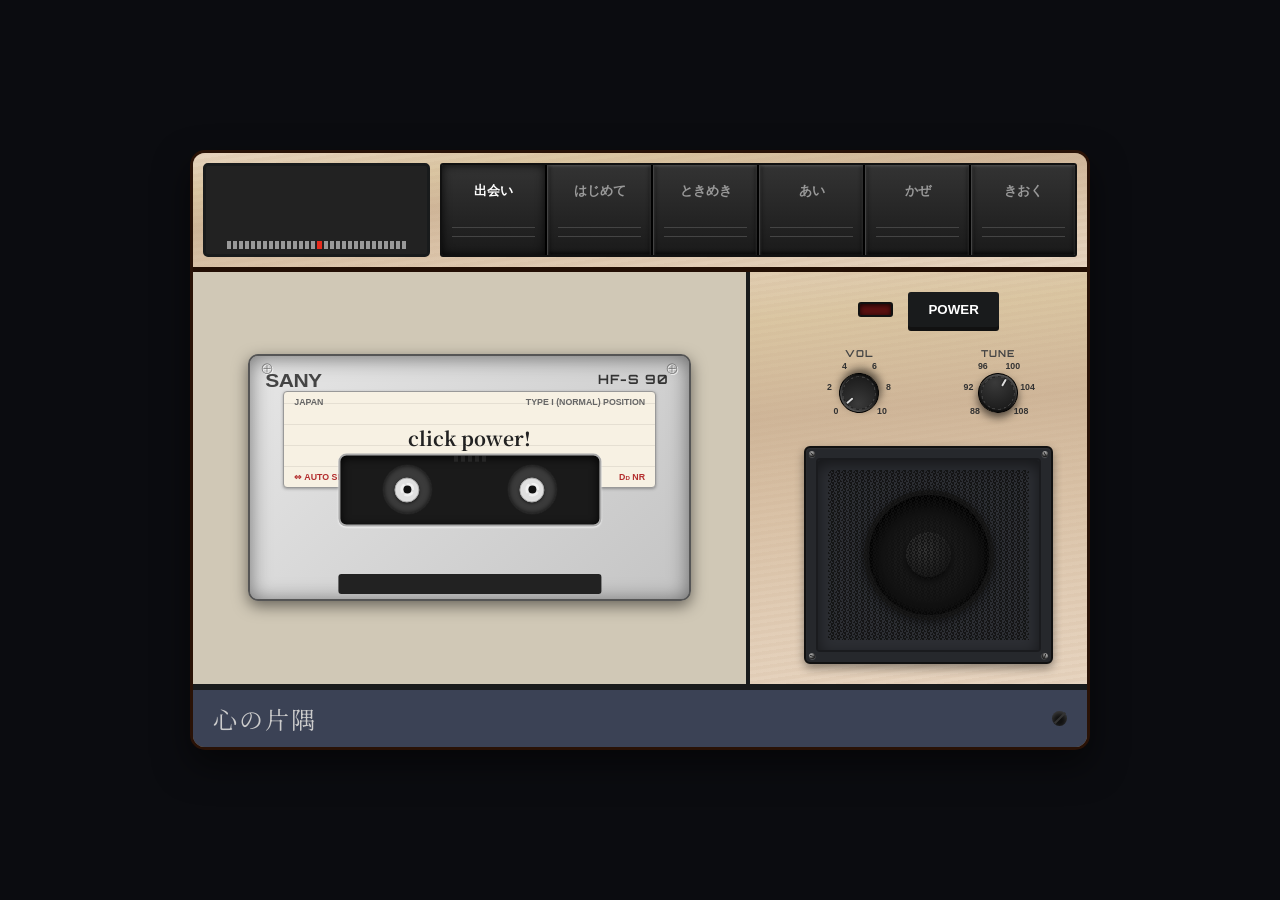
==== commit 081cec70: "index.html" ====
--- a/index.html
+++ b/index.html
@@ -1,285 +1,285 @@
-<!DOCTYPE html>
-<html lang="id">
-<head>
-    <meta charset="UTF-8">
-    <meta name="viewport" content="width=device-width, initial-scale=1.0, maximum-scale=1.0, user-scalable=no">
-    <title>Vintage Radio-Cassette Player</title>
-    <link href="https://fonts.googleapis.com/css2?family=Caveat:wght@600&family=Orbitron:wght@500;700&family=Noto+Serif+JP:wght@400;700&family=Great+Vibes&family=Playfair+Display:ital,wght@0,500;0,700;1,500&display=swap" rel="stylesheet">
-    <link rel="stylesheet" href="style.css">
-    <link rel="stylesheet" href="flowers.css">
-</head>
-<body>
-    <!-- Mobile Portrait Overlay -->
-    <div id="portrait-overlay">
-        <div class="overlay-content">
-            <h1>📻</h1>
-            <p>Mohon putar ponsel Anda ke posisi Landscape<br>untuk pengalaman radio terbaik.</p>
-        </div>
-    </div>
-
-    <!-- Main Application Wrapper -->
-    <div id="app-wrapper">
-        <div id="radio-container">
-            <!-- Top Button Bar -->
-            <div class="top-panel">
-                <div class="audio-visualizer-small">
-                    <div class="bars" id="top-bars">
-                        <!-- Bars will go here -->
-                    </div>
-                </div>
-                <div class="button-group">
-                    <button class="nav-btn active" data-view="1" title="Music Player"><div>出会い</div><div class="btn-lines"></div></button>
-                    <button class="nav-btn" data-view="6" title="Relationship Countdown"><div>はじめて</div><div class="btn-lines"></div></button>
-                    <button class="nav-btn" data-view="4" title="Romantic Poem"><div>ときめき</div><div class="btn-lines"></div></button>
-                    <button class="nav-btn" data-view="5" title="Flower Animation"><div>あい</div><div class="btn-lines"></div></button>
-                    <button class="nav-btn" data-view="3" title="Camera Slideshow"><div>かぜ</div><div class="btn-lines"></div></button>
-                    <button class="nav-btn" data-view="2" title="Video Player"><div>きおく</div><div class="btn-lines"></div></button>
-                </div>
-            </div>
-
-            <!-- Central Content Display -->
-            <div class="main-display">
-                <!-- VIEW 1: Music Player & Cassette -->
-                <div class="view view-1 active" id="view-1">
-                    <div class="cassette-deck">
-                        <div class="cassette">
-                            <div class="cassette-top-details">
-                                <span class="brand-logo">SONY</span>
-                                <span class="cassette-model">HF-S 90</span>
-                            </div>
-                            
-                            <div class="cassette-label-area">
-                                <div class="label-top-row">
-                                    <span class="small-text">JAPAN</span>
-                                    <span class="small-text">TYPE I (NORMAL) POSITION</span>
-                                </div>
-                                <span class="cassette-title" id="cassette-title">click power!</span>
-                                <div class="label-bottom-row">
-                                    <span class="auto-sensor-logo">⇔ AUTO SENSOR</span>
-                                    <span class="dolby-logo">D<span style="font-size:0.7em">D</span> NR</span>
-                                </div>
-                            </div>
-                            
-                            <div class="cassette-window">
-                                <div class="cassette-reels">
-                                    <div class="reel-container">
-                                        <div class="magnetic-tape left-tape"></div>
-                                        <div class="reel reel-left">
-                                            <div class="gear-teeth"></div>
-                                        </div>
-                                    </div>
-                                    <div class="tape-path-view">
-                                        <div class="scale-marks"><span>||</span><span>||</span><span>||</span><span>||</span><span>||</span></div>
-                                    </div>
-                                    <div class="reel-container">
-                                        <div class="magnetic-tape right-tape"></div>
-                                        <div class="reel reel-right">
-                                            <div class="gear-teeth"></div>
-                                        </div>
-                                    </div>
-                                </div>
-                            </div>
-                            
-                            <div class="cassette-tape-path"></div>
-                        </div>
-                    </div>
-                    <div class="radio-controls">
-                        <div class="power-group">
-                            <div class="power-indicator" id="power-indicator"></div>
-                            <button class="power-btn" id="power-btn">POWER</button>
-                        </div>
-                        
-                        <div class="knobs-group">
-                            <div class="knob-wrapper">
-                                <span class="knob-label">VOL</span>
-                                <div class="knob-container">
-                                    <div class="knob-numbers">
-                                        <span class="n1">0</span>
-                                        <span class="n2">2</span>
-                                        <span class="n3">4</span>
-                                        <span class="n4">6</span>
-                                        <span class="n5">8</span>
-                                        <span class="n6">10</span>
-                                    </div>
-                                    <div class="knob">
-                                        <div class="knob-marker"></div>
-                                    </div>
-                                </div>
-                            </div>
-                            <div class="knob-wrapper">
-                                <span class="knob-label">TUNE</span>
-                                <div class="knob-container">
-                                    <div class="knob-numbers">
-                                        <span class="n1">88</span>
-                                        <span class="n2">92</span>
-                                        <span class="n3">96</span>
-                                        <span class="n4">100</span>
-                                        <span class="n5">104</span>
-                                        <span class="n6">108</span>
-                                    </div>
-                                    <div class="knob tune">
-                                        <div class="knob-marker"></div>
-                                    </div>
-                                </div>
-                            </div>
-                        </div>
-
-                        <div class="speaker-frame">
-                            <div class="grill-screw top-left"></div>
-                            <div class="grill-screw top-right"></div>
-                            <div class="grill-screw bottom-left"></div>
-                            <div class="grill-screw bottom-right"></div>
-                            <div class="speaker-grill">
-                                <!-- CSS Grid for speaker dots -->
-                                <div class="speaker-cone" id="speaker-cone">
-                                    <div class="speaker-center"></div>
-                                </div>
-                            </div>
-                        </div>
-                    </div>
-                </div>
-
-                <!-- VIEW 2: Video Player -->
-                <div class="view view-2" id="view-2">
-                    <div class="vintage-camcorder">
-                        <div class="camcorder-screen">
-                            <div class="camcorder-overlays">
-                                <span class="battery-icon">🔋</span>
-                                <span class="rec-text"><span class="red-dot"></span> REC</span>
-                                <span class="fps-text">FPS 25</span>
-                            </div>
-                            <video id="main-video" src="assets/videos/video_1.mp4" playsinline></video>
-                            <div class="camcorder-bottom-overlay">
-                                <div class="audio-wave"></div>
-                                <div class="video-controls">
-                                    <button class="v-btn" id="prev-video" disabled>|&lt;&lt;</button>
-                                    <button class="v-btn play-pause-video" id="play-pause-video">▶ / ||</button>
-                                    <button class="v-btn" id="next-video" disabled>&gt;&gt;|</button>
-                                </div>
-                                <span class="video-time" id="video-time">00:00:00:00</span>
-                            </div>
-                        </div>
-                    </div>
-                </div>
-
-                <!-- VIEW 3: Camera Slideshow -->
-                <div class="view view-3" id="view-3">
-                     <div class="digital-camera">
-                        <div class="camera-left-panel">
-                            <div class="camera-screen">
-                                <img id="slideshow-image" src="assets/images/foto_1.png" alt="Slideshow Image">
-                                <div class="camera-ui-details">
-                                    <span>[ ] AF</span>
-                                </div>
-                            </div>
-                            <div class="sony-logo">SONY</div>
-                        </div>
-                        <div class="camera-right-panel">
-                            <div class="cam-top-group">
-                                <div class="cam-top-btn">
-                                    <span class="small-label">ON/OFF</span>
-                                    <div class="dummy-circle light"></div>
-                                </div>
-                                <div class="dial-control">
-                                    <div class="dial-ridges"></div>
-                                </div>
-                            </div>
-                            <div class="cam-mid-group">
-                                <div class="cam-mid-btn">
-                                    <div class="dummy-circle"></div>
-                                    <span class="small-label">AF-ON</span>
-                                </div>
-                                <div class="cam-mid-btn">
-                                    <div class="dummy-circle"></div>
-                                    <span class="small-label">Fn</span>
-                                </div>
-                            </div>
-                            <div class="camera-buttons">
-                                <div class="d-pad-ring"></div>
-                                <button class="cam-btn d-pad d-up"><span class="d-icon">DISP</span></button>
-                                <button class="cam-btn d-pad d-down"><span class="d-icon">⎘</span></button>
-                                <button class="cam-btn d-pad d-left" id="prev-photo" title="Previous"><span class="d-icon">◀</span></button>
-                                <button class="cam-btn d-pad d-right" id="next-photo" title="Next"><span class="d-icon">▶</span></button>
-                                <button class="cam-btn center-ok">●</button>
-                            </div>
-                            <div class="cam-bottom-group">
-                                <div class="cam-bot-btn">
-                                    <div class="dummy-circle menu"></div>
-                                    <span class="small-label">MENU</span>
-                                </div>
-                                <div class="cam-bot-btn">
-                                    <div class="dummy-circle trash"></div>
-                                    <span class="small-label">🗑️</span>
-                                </div>
-                            </div>
-                        </div>
-                     </div>
-                </div>
-
-                <!-- VIEW 4: Storybook (formerly Romantic Poem) -->
-                <div class="view view-4" id="view-4">
-                    <div class="storybook-container">
-                        <div class="storybook-pages">
-                            <!-- Page 1 -->
-                            <div class="story-page active" data-page="1">
-                                <img src="assets/images/storybook_1.png" class="story-image" alt="Ilustrasi cerita Izzy dan Lana">
-                                <p class="story-text">Ini Izzy. Izzy anak yang ceria. Izzy tinggal di pulau berbentuk huruf K yang besar.</p>
-                            </div>
-                            <!-- Page 2 -->
-                            <div class="story-page" data-page="2">
-                                <img src="assets/images/storybook_2.png" class="story-image" alt="Ilustrasi cerita Izzy dan Lana">
-                                <p class="story-text">Ini Lana. Lana teman baik Izzy. Lana tinggal di pulau kuning yang bentuknya panjang membentang.</p>
-                            </div>
-                            <!-- Page 3 -->
-                            <div class="story-page" data-page="3">
-                                <img src="assets/images/storybook_3.png" class="story-image" alt="Ilustrasi cerita Izzy dan Lana">
-                                <p class="story-text">Rumah Izzy dan Lana sangat jauh. Ada laut biru di antara mereka. Wush, ombak berbunyi!</p>
-                            </div>
-                            <!-- Page 4 -->
-                            <div class="story-page" data-page="4">
-                                <img src="assets/images/storybook_4.png" class="story-image" alt="Ilustrasi cerita Izzy dan Lana">
-                                <p class="story-text">Tapi Izzy dan Lana punya kaca ajaib! Mereka bisa saling menyapa. "Halo Lana!", kata Izzy dari dalam kaca.</p>
-                            </div>
-                            <!-- Page 5 -->
-                            <div class="story-page" data-page="5">
-                                <img src="assets/images/storybook_5.png" class="story-image" alt="Ilustrasi cerita Izzy dan Lana">
-                                <p class="story-text">Suatu hari, turun banyak salju dari langit. Dingin sekali, brrr!</p>
-                            </div>
-                            <!-- Page 6 -->
-                            <div class="story-page" data-page="6">
-                                <img src="assets/images/storybook_6.png" class="story-image" alt="Ilustrasi cerita Izzy dan Lana">
-                                <p class="story-text">Izzy berjalan-jalan dan melihat gua salju ajaib. Wah, pintunya bersinar terang!</p>
-                            </div>
-                            <!-- Page 7 -->
-                            <div class="story-page" data-page="7">
-                                <img src="assets/images/storybook_7.png" class="story-image" alt="Ilustrasi cerita Izzy dan Lana">
-                                <p class="story-text">Di pulaunya, Lana juga melihat pintu gua yang sama. Lana melangkah masuk ke dalam.</p>
-                            </div>
-                            <!-- Page 8 -->
-                            <div class="story-page" data-page="8">
-                                <img src="assets/images/storybook_8.png" class="story-image" alt="Ilustrasi cerita Izzy dan Lana">
-                                <p class="story-text">Hore! Di dalam gua ajaib, Izzy dan Lana bisa saling memegang tangan. Mereka melompat girang.</p>
-                            </div>
-                            <!-- Page 9 -->
-                            <div class="story-page" data-page="9">
-                                <img src="assets/images/storybook_9.png" class="story-image" alt="Ilustrasi cerita Izzy dan Lana">
-                                <p class="story-text">Di sana sangat dingin. Lana memeluk Izzy agar hangat. Lana sangat peduli pada Izzy.</p>
-                            </div>
-                            <!-- Page 10 -->
-                            <div class="story-page" data-page="10">
-                                <img src="assets/images/storybook_10.png" class="story-image" alt="Ilustrasi cerita Izzy dan Lana">
-                                <p class="story-text">Izzy dan Lana tertawa bersama di gua salju. Mempunyai teman itu sangat menyenangkan!</p>
-                            </div>
-                        </div>
-                        <button id="prev-story-btn">◀</button>
-                        <button id="next-story-btn">▶</button>
-                        <span id="story-page-indicator">1 / 10</span>
-                    </div>
-                </div>
-
-                <!-- VIEW 5: Flower Animation -->
-                <div class="view view-5" id="view-5">
-                    <div class="view-5-flower-container">
+<!DOCTYPE html>
+<html lang="id">
+<head>
+    <meta charset="UTF-8">
+    <meta name="viewport" content="width=device-width, initial-scale=1.0, maximum-scale=1.0, user-scalable=no">
+    <title>Vintage Radio-Cassette Player</title>
+    <link href="https://fonts.googleapis.com/css2?family=Caveat:wght@600&family=Orbitron:wght@500;700&family=Noto+Serif+JP:wght@400;700&family=Great+Vibes&family=Playfair+Display:ital,wght@0,500;0,700;1,500&display=swap" rel="stylesheet">
+    <link rel="stylesheet" href="style.css">
+    <link rel="stylesheet" href="flowers.css">
+</head>
+<body>
+    <!-- Mobile Portrait Overlay -->
+    <div id="portrait-overlay">
+        <div class="overlay-content">
+            <h1>📻</h1>
+            <p>Mohon putar ponsel Anda ke posisi Landscape<br>untuk pengalaman radio terbaik.</p>
+        </div>
+    </div>
+
+    <!-- Main Application Wrapper -->
+    <div id="app-wrapper">
+        <div id="radio-container">
+            <!-- Top Button Bar -->
+            <div class="top-panel">
+                <div class="audio-visualizer-small">
+                    <div class="bars" id="top-bars">
+                        <!-- Bars will go here -->
+                    </div>
+                </div>
+                <div class="button-group">
+                    <button class="nav-btn active" data-view="1" title="Music Player"><div>出会い</div><div class="btn-lines"></div></button>
+                    <button class="nav-btn" data-view="6" title="Relationship Countdown"><div>はじめて</div><div class="btn-lines"></div></button>
+                    <button class="nav-btn" data-view="4" title="Romantic Poem"><div>ときめき</div><div class="btn-lines"></div></button>
+                    <button class="nav-btn" data-view="5" title="Flower Animation"><div>あい</div><div class="btn-lines"></div></button>
+                    <button class="nav-btn" data-view="3" title="Camera Slideshow"><div>かぜ</div><div class="btn-lines"></div></button>
+                    <button class="nav-btn" data-view="2" title="Video Player"><div>きおく</div><div class="btn-lines"></div></button>
+                </div>
+            </div>
+
+            <!-- Central Content Display -->
+            <div class="main-display">
+                <!-- VIEW 1: Music Player & Cassette -->
+                <div class="view view-1 active" id="view-1">
+                    <div class="cassette-deck">
+                        <div class="cassette">
+                            <div class="cassette-top-details">
+                                <span class="brand-logo">SANY</span>
+                                <span class="cassette-model">HF-S 90</span>
+                            </div>
+                            
+                            <div class="cassette-label-area">
+                                <div class="label-top-row">
+                                    <span class="small-text">JAPAN</span>
+                                    <span class="small-text">TYPE I (NORMAL) POSITION</span>
+                                </div>
+                                <span class="cassette-title" id="cassette-title">click power!</span>
+                                <div class="label-bottom-row">
+                                    <span class="auto-sensor-logo">⇔ AUTO SENSOR</span>
+                                    <span class="dolby-logo">D<span style="font-size:0.7em">D</span> NR</span>
+                                </div>
+                            </div>
+                            
+                            <div class="cassette-window">
+                                <div class="cassette-reels">
+                                    <div class="reel-container">
+                                        <div class="magnetic-tape left-tape"></div>
+                                        <div class="reel reel-left">
+                                            <div class="gear-teeth"></div>
+                                        </div>
+                                    </div>
+                                    <div class="tape-path-view">
+                                        <div class="scale-marks"><span>||</span><span>||</span><span>||</span><span>||</span><span>||</span></div>
+                                    </div>
+                                    <div class="reel-container">
+                                        <div class="magnetic-tape right-tape"></div>
+                                        <div class="reel reel-right">
+                                            <div class="gear-teeth"></div>
+                                        </div>
+                                    </div>
+                                </div>
+                            </div>
+                            
+                            <div class="cassette-tape-path"></div>
+                        </div>
+                    </div>
+                    <div class="radio-controls">
+                        <div class="power-group">
+                            <div class="power-indicator" id="power-indicator"></div>
+                            <button class="power-btn" id="power-btn">POWER</button>
+                        </div>
+                        
+                        <div class="knobs-group">
+                            <div class="knob-wrapper">
+                                <span class="knob-label">VOL</span>
+                                <div class="knob-container">
+                                    <div class="knob-numbers">
+                                        <span class="n1">0</span>
+                                        <span class="n2">2</span>
+                                        <span class="n3">4</span>
+                                        <span class="n4">6</span>
+                                        <span class="n5">8</span>
+                                        <span class="n6">10</span>
+                                    </div>
+                                    <div class="knob">
+                                        <div class="knob-marker"></div>
+                                    </div>
+                                </div>
+                            </div>
+                            <div class="knob-wrapper">
+                                <span class="knob-label">TUNE</span>
+                                <div class="knob-container">
+                                    <div class="knob-numbers">
+                                        <span class="n1">88</span>
+                                        <span class="n2">92</span>
+                                        <span class="n3">96</span>
+                                        <span class="n4">100</span>
+                                        <span class="n5">104</span>
+                                        <span class="n6">108</span>
+                                    </div>
+                                    <div class="knob tune">
+                                        <div class="knob-marker"></div>
+                                    </div>
+                                </div>
+                            </div>
+                        </div>
+
+                        <div class="speaker-frame">
+                            <div class="grill-screw top-left"></div>
+                            <div class="grill-screw top-right"></div>
+                            <div class="grill-screw bottom-left"></div>
+                            <div class="grill-screw bottom-right"></div>
+                            <div class="speaker-grill">
+                                <!-- CSS Grid for speaker dots -->
+                                <div class="speaker-cone" id="speaker-cone">
+                                    <div class="speaker-center"></div>
+                                </div>
+                            </div>
+                        </div>
+                    </div>
+                </div>
+
+                <!-- VIEW 2: Video Player -->
+                <div class="view view-2" id="view-2">
+                    <div class="vintage-camcorder">
+                        <div class="camcorder-screen">
+                            <div class="camcorder-overlays">
+                                <span class="battery-icon">🔋</span>
+                                <span class="rec-text"><span class="red-dot"></span> REC</span>
+                                <span class="fps-text">FPS 25</span>
+                            </div>
+                            <video id="main-video" src="assets/videos/video_1.mp4" playsinline></video>
+                            <div class="camcorder-bottom-overlay">
+                                <div class="audio-wave"></div>
+                                <div class="video-controls">
+                                    <button class="v-btn" id="prev-video" disabled>|&lt;&lt;</button>
+                                    <button class="v-btn play-pause-video" id="play-pause-video">▶ / ||</button>
+                                    <button class="v-btn" id="next-video" disabled>&gt;&gt;|</button>
+                                </div>
+                                <span class="video-time" id="video-time">00:00:00:00</span>
+                            </div>
+                        </div>
+                    </div>
+                </div>
+
+                <!-- VIEW 3: Camera Slideshow -->
+                <div class="view view-3" id="view-3">
+                     <div class="digital-camera">
+                        <div class="camera-left-panel">
+                            <div class="camera-screen">
+                                <img id="slideshow-image" src="assets/images/foto_1.png" alt="Slideshow Image">
+                                <div class="camera-ui-details">
+                                    <span>[ ] AF</span>
+                                </div>
+                            </div>
+                            <div class="sany-logo">SANY</div>
+                        </div>
+                        <div class="camera-right-panel">
+                            <div class="cam-top-group">
+                                <div class="cam-top-btn">
+                                    <span class="small-label">ON/OFF</span>
+                                    <div class="dummy-circle light"></div>
+                                </div>
+                                <div class="dial-control">
+                                    <div class="dial-ridges"></div>
+                                </div>
+                            </div>
+                            <div class="cam-mid-group">
+                                <div class="cam-mid-btn">
+                                    <div class="dummy-circle"></div>
+                                    <span class="small-label">AF-ON</span>
+                                </div>
+                                <div class="cam-mid-btn">
+                                    <div class="dummy-circle"></div>
+                                    <span class="small-label">Fn</span>
+                                </div>
+                            </div>
+                            <div class="camera-buttons">
+                                <div class="d-pad-ring"></div>
+                                <button class="cam-btn d-pad d-up"><span class="d-icon">DISP</span></button>
+                                <button class="cam-btn d-pad d-down"><span class="d-icon">⎘</span></button>
+                                <button class="cam-btn d-pad d-left" id="prev-photo" title="Previous"><span class="d-icon">◀</span></button>
+                                <button class="cam-btn d-pad d-right" id="next-photo" title="Next"><span class="d-icon">▶</span></button>
+                                <button class="cam-btn center-ok">●</button>
+                            </div>
+                            <div class="cam-bottom-group">
+                                <div class="cam-bot-btn">
+                                    <div class="dummy-circle menu"></div>
+                                    <span class="small-label">MENU</span>
+                                </div>
+                                <div class="cam-bot-btn">
+                                    <div class="dummy-circle trash"></div>
+                                    <span class="small-label">🗑️</span>
+                                </div>
+                            </div>
+                        </div>
+                     </div>
+                </div>
+
+                <!-- VIEW 4: Storybook (formerly Romantic Poem) -->
+                <div class="view view-4" id="view-4">
+                    <div class="storybook-container">
+                        <div class="storybook-pages">
+                            <!-- Page 1 -->
+                            <div class="story-page active" data-page="1">
+                                <img src="assets/images/storybook_1.png" class="story-image" alt="Ilustrasi cerita Izzy dan Lana">
+                                <p class="story-text">Ini Izzy. Izzy anak yang ceria. Izzy tinggal di pulau berbentuk huruf K yang besar.</p>
+                            </div>
+                            <!-- Page 2 -->
+                            <div class="story-page" data-page="2">
+                                <img src="assets/images/storybook_2.png" class="story-image" alt="Ilustrasi cerita Izzy dan Lana">
+                                <p class="story-text">Ini Lana. Lana teman baik Izzy. Lana tinggal di pulau kuning yang bentuknya panjang membentang.</p>
+                            </div>
+                            <!-- Page 3 -->
+                            <div class="story-page" data-page="3">
+                                <img src="assets/images/storybook_3.png" class="story-image" alt="Ilustrasi cerita Izzy dan Lana">
+                                <p class="story-text">Rumah Izzy dan Lana sangat jauh. Ada laut biru di antara mereka. Wush, ombak berbunyi!</p>
+                            </div>
+                            <!-- Page 4 -->
+                            <div class="story-page" data-page="4">
+                                <img src="assets/images/storybook_4.png" class="story-image" alt="Ilustrasi cerita Izzy dan Lana">
+                                <p class="story-text">Tapi Izzy dan Lana punya kaca ajaib! Mereka bisa saling menyapa. "Halo Lana!", kata Izzy dari dalam kaca.</p>
+                            </div>
+                            <!-- Page 5 -->
+                            <div class="story-page" data-page="5">
+                                <img src="assets/images/storybook_5.png" class="story-image" alt="Ilustrasi cerita Izzy dan Lana">
+                                <p class="story-text">Suatu hari, turun banyak salju dari langit. Dingin sekali, brrr!</p>
+                            </div>
+                            <!-- Page 6 -->
+                            <div class="story-page" data-page="6">
+                                <img src="assets/images/storybook_6.png" class="story-image" alt="Ilustrasi cerita Izzy dan Lana">
+                                <p class="story-text">Izzy berjalan-jalan dan melihat gua salju ajaib. Wah, pintunya bersinar terang!</p>
+                            </div>
+                            <!-- Page 7 -->
+                            <div class="story-page" data-page="7">
+                                <img src="assets/images/storybook_7.png" class="story-image" alt="Ilustrasi cerita Izzy dan Lana">
+                                <p class="story-text">Di pulaunya, Lana juga melihat pintu gua yang sama. Lana melangkah masuk ke dalam.</p>
+                            </div>
+                            <!-- Page 8 -->
+                            <div class="story-page" data-page="8">
+                                <img src="assets/images/storybook_8.png" class="story-image" alt="Ilustrasi cerita Izzy dan Lana">
+                                <p class="story-text">Hore! Di dalam gua ajaib, Izzy dan Lana bisa saling memegang tangan. Mereka melompat girang.</p>
+                            </div>
+                            <!-- Page 9 -->
+                            <div class="story-page" data-page="9">
+                                <img src="assets/images/storybook_9.png" class="story-image" alt="Ilustrasi cerita Izzy dan Lana">
+                                <p class="story-text">Di sana sangat dingin. Lana memeluk Izzy agar hangat. Lana sangat peduli pada Izzy.</p>
+                            </div>
+                            <!-- Page 10 -->
+                            <div class="story-page" data-page="10">
+                                <img src="assets/images/storybook_10.png" class="story-image" alt="Ilustrasi cerita Izzy dan Lana">
+                                <p class="story-text">Izzy dan Lana tertawa bersama di gua salju. Mempunyai teman itu sangat menyenangkan!</p>
+                            </div>
+                        </div>
+                        <button id="prev-story-btn">◀</button>
+                        <button id="next-story-btn">▶</button>
+                        <span id="story-page-indicator">1 / 10</span>
+                    </div>
+                </div>
+
+                <!-- VIEW 5: Flower Animation -->
+                <div class="view view-5" id="view-5">
+                    <div class="view-5-flower-container">
     <div class="night"></div>
     <div class="flowers">
       <div class="flower flower--1">
@@ -578,43 +578,43 @@
       </div>
     </div>
     
-
-                    </div>
-                </div>
-
-                <!-- VIEW 6: Relationship Countdown -->
-                <div class="view view-6" id="view-6">
-                     <div class="countdown-panel">
-                        <h2><span id="total-days">0</span> Days</h2>
-                        <div class="countdown-grid">
-                            <div class="time-box"><span id="cd-years">0</span><label>Years</label></div>
-                            <div class="time-box"><span id="cd-months">0</span><label>Months</label></div>
-                            <div class="time-box"><span id="cd-days">0</span><label>Days</label></div>
-                            <div class="time-box"><span id="cd-hours">0</span><label>Hours</label></div>
-                            <div class="time-box"><span id="cd-minutes">0</span><label>Minutes</label></div>
-                            <div class="time-box"><span id="cd-seconds">0</span><label>Seconds</label></div>
-                        </div>
-                        <p class="since-text">Perjalanan Kami Sejak...<br>19 September 2025</p>
-                     </div>
-                </div>
-
-            </div>
-
-            <!-- Bottom Title -->
-            <div class="bottom-panel">
-                <span class="japanese-title">心の片隅</span>
-                <div class="screw"></div>
-            </div>
-        </div>
-    </div>
-
-    <!-- Hidden Audio Elements -->
-    <audio id="sfx-click" src="assets/music/button_click.mp3"></audio>
-    <audio id="sfx-radio-on" src="assets/music/radio_on.mp3"></audio>
-    <audio id="bg-music" playsinline></audio>
-
-    <script src="script.js"></script>
-</body>
-</html>
-
-
+
+                    </div>
+                </div>
+
+                <!-- VIEW 6: Relationship Countdown -->
+                <div class="view view-6" id="view-6">
+                     <div class="countdown-panel">
+                        <h2><span id="total-days">0</span> Days</h2>
+                        <div class="countdown-grid">
+                            <div class="time-box"><span id="cd-years">0</span><label>Years</label></div>
+                            <div class="time-box"><span id="cd-months">0</span><label>Months</label></div>
+                            <div class="time-box"><span id="cd-days">0</span><label>Days</label></div>
+                            <div class="time-box"><span id="cd-hours">0</span><label>Hours</label></div>
+                            <div class="time-box"><span id="cd-minutes">0</span><label>Minutes</label></div>
+                            <div class="time-box"><span id="cd-seconds">0</span><label>Seconds</label></div>
+                        </div>
+                        <p class="since-text">Perjalanan Kami Sejak...<br>19 September 2025</p>
+                     </div>
+                </div>
+
+            </div>
+
+            <!-- Bottom Title -->
+            <div class="bottom-panel">
+                <span class="japanese-title">心の片隅</span>
+                <div class="screw"></div>
+            </div>
+        </div>
+    </div>
+
+    <!-- Hidden Audio Elements -->
+    <audio id="sfx-click" src="assets/music/button_click.mp3"></audio>
+    <audio id="sfx-radio-on" src="assets/music/radio_on.mp3"></audio>
+    <audio id="bg-music" playsinline></audio>
+
+    <script src="script.js"></script>
+</body>
+</html>
+
+
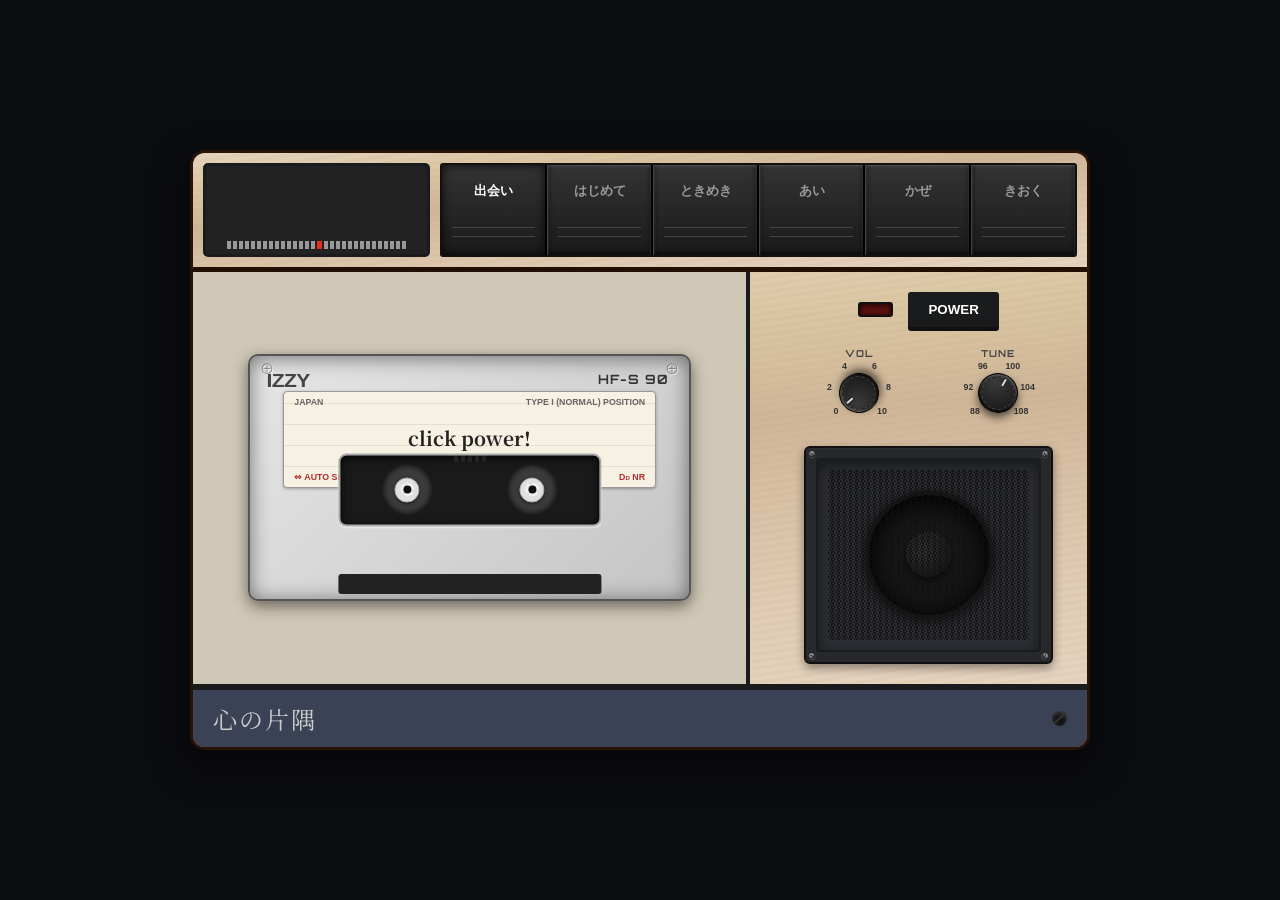
==== commit 0c4bbd91: "index.html" ====
--- a/index.html
+++ b/index.html
@@ -44,7 +44,7 @@
                     <div class="cassette-deck">
                         <div class="cassette">
                             <div class="cassette-top-details">
-                                <span class="brand-logo">SANY</span>
+                                <span class="brand-logo">IZZY</span>
                                 <span class="cassette-model">HF-S 90</span>
                             </div>
                             
@@ -172,7 +172,7 @@
                                     <span>[ ] AF</span>
                                 </div>
                             </div>
-                            <div class="sany-logo">SANY</div>
+                            <div class="sony-logo">IZZY</div>
                         </div>
                         <div class="camera-right-panel">
                             <div class="cam-top-group">
